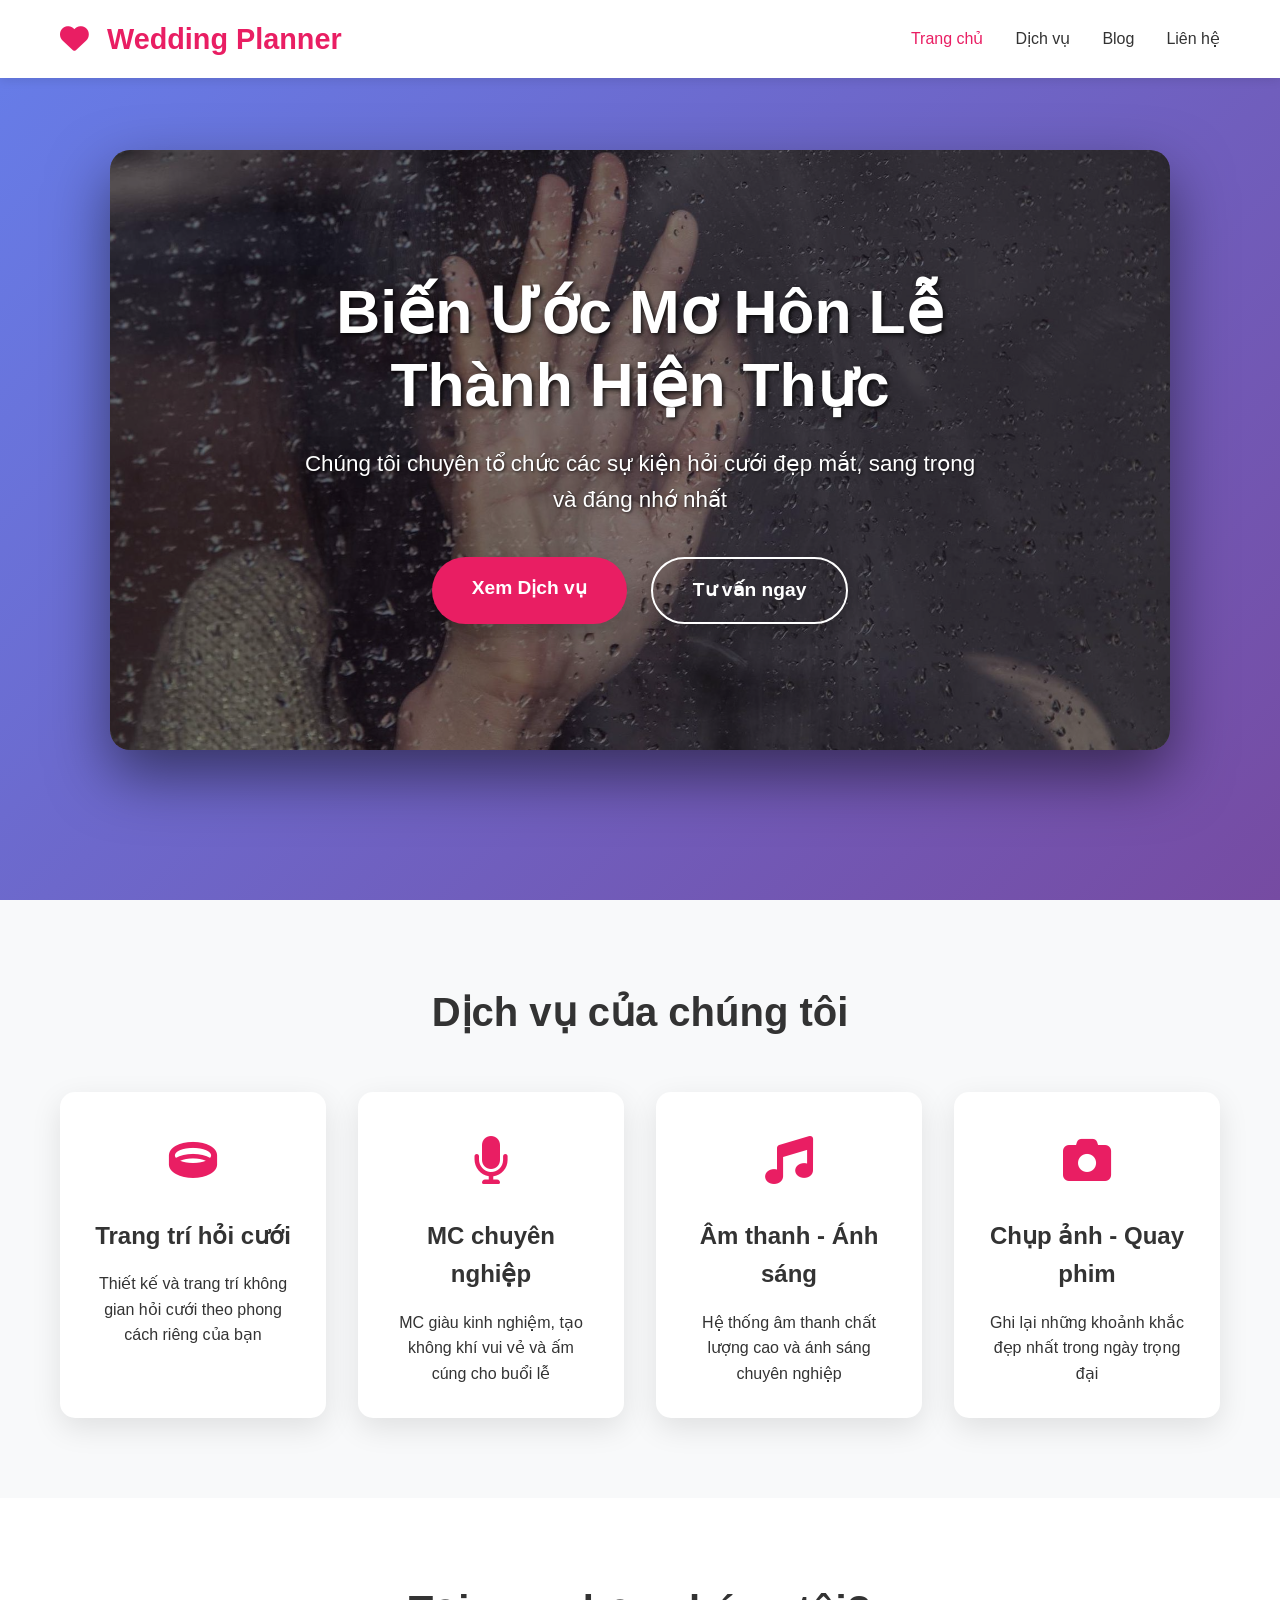
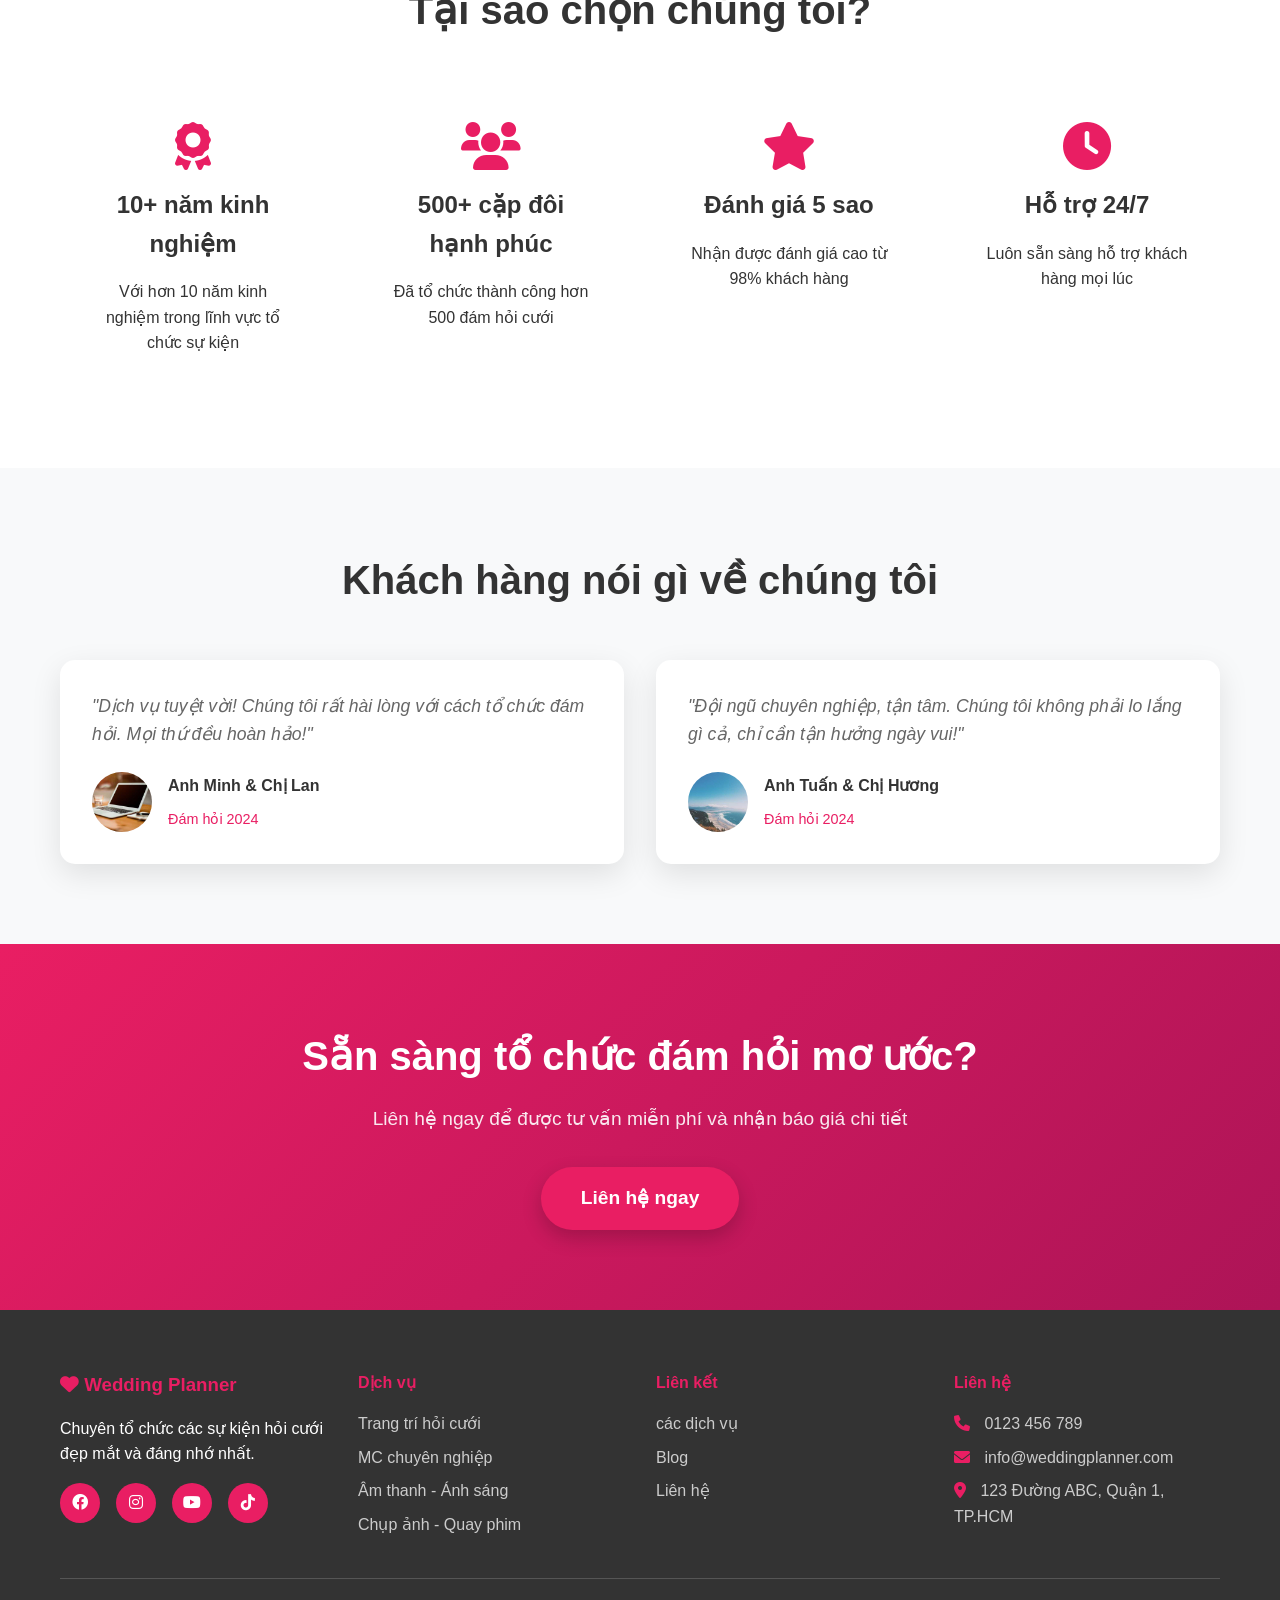
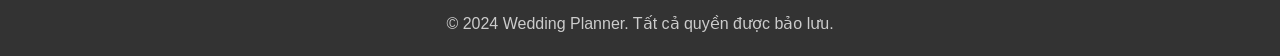
==== index.html @ 18075f73 "web-rusher-LHH" ====
<!DOCTYPE html>
<html lang="vi">
  <head>
    <meta charset="UTF-8" />
    <meta name="viewport" content="width=device-width, initial-scale=1.0" />
    <title>Dịch vụ Hỏi cưới Chuyên nghiệp - Wedding Planner</title>
    <link rel="stylesheet" href="./css/index.css" />
    <link
      href="https://cdnjs.cloudflare.com/ajax/libs/font-awesome/6.0.0/css/all.min.css"
      rel="stylesheet"
    />
  </head>
  <body>
    <!-- Header -->
    <header class="header">
      <nav class="navbar">
        <div class="nav-container">
          <div class="nav-logo">
            <h2><i class="fas fa-heart"></i> Wedding Planner</h2>
          </div>
          <ul class="nav-menu">
            <li class="nav-item">
              <a href="index.html" class="nav-link active">Trang chủ</a>
            </li>
            <li class="nav-item">
              <a href="services.html" class="nav-link">Dịch vụ</a>
            </li>

            <li class="nav-item">
              <a href="blog.html" class="nav-link">Blog</a>
            </li>
            <li class="nav-item">
              <a href="contact.html" class="nav-link">Liên hệ</a>
            </li>
          </ul>
          <div class="hamburger">
            <span class="bar"></span>
            <span class="bar"></span>
            <span class="bar"></span>
          </div>
        </div>
      </nav>
    </header>

    <!-- Hero Section -->
    <section class="hero">
      <div class="hero-content-wrapper">
        <div class="hero-image">
          <img src="images/hero-bg.jpg" alt="Wedding Planning" />
        </div>
        <div class="hero-content">
          <h1>Biến Ước Mơ Hôn Lễ Thành Hiện Thực</h1>
          <p>
            Chúng tôi chuyên tổ chức các sự kiện hỏi cưới đẹp mắt, sang trọng và
            đáng nhớ nhất
          </p>
          <div class="hero-buttons">
            <a href="services.html" class="btn btn-primary">Xem Dịch vụ</a>
            <a href="contact.html" class="btn btn-secondary">Tư vấn ngay</a>
          </div>
        </div>
      </div>
    </section>

    <!-- Services Preview -->
    <section class="services-preview">
      <div class="container">
        <h2 class="section-title">Dịch vụ của chúng tôi</h2>
        <div class="services-grid">
          <div class="service-card">
            <div class="service-icon">
              <i class="fas fa-ring"></i>
            </div>
            <h3>Trang trí hỏi cưới</h3>
            <p>
              Thiết kế và trang trí không gian hỏi cưới theo phong cách riêng
              của bạn
            </p>
          </div>
          <div class="service-card">
            <div class="service-icon">
              <i class="fas fa-microphone"></i>
            </div>
            <h3>MC chuyên nghiệp</h3>
            <p>
              MC giàu kinh nghiệm, tạo không khí vui vẻ và ấm cúng cho buổi lễ
            </p>
          </div>
          <div class="service-card">
            <div class="service-icon">
              <i class="fas fa-music"></i>
            </div>
            <h3>Âm thanh - Ánh sáng</h3>
            <p>Hệ thống âm thanh chất lượng cao và ánh sáng chuyên nghiệp</p>
          </div>
          <div class="service-card">
            <div class="service-icon">
              <i class="fas fa-camera"></i>
            </div>
            <h3>Chụp ảnh - Quay phim</h3>
            <p>Ghi lại những khoảnh khắc đẹp nhất trong ngày trọng đại</p>
          </div>
        </div>
      </div>
    </section>

    <!-- Why Choose Us -->
    <section class="why-choose">
      <div class="container">
        <h2 class="section-title">Tại sao chọn chúng tôi?</h2>
        <div class="features-grid">
          <div class="feature">
            <i class="fas fa-award"></i>
            <h3>10+ năm kinh nghiệm</h3>
            <p>Với hơn 10 năm kinh nghiệm trong lĩnh vực tổ chức sự kiện</p>
          </div>
          <div class="feature">
            <i class="fas fa-users"></i>
            <h3>500+ cặp đôi hạnh phúc</h3>
            <p>Đã tổ chức thành công hơn 500 đám hỏi cưới</p>
          </div>
          <div class="feature">
            <i class="fas fa-star"></i>
            <h3>Đánh giá 5 sao</h3>
            <p>Nhận được đánh giá cao từ 98% khách hàng</p>
          </div>
          <div class="feature">
            <i class="fas fa-clock"></i>
            <h3>Hỗ trợ 24/7</h3>
            <p>Luôn sẵn sàng hỗ trợ khách hàng mọi lúc</p>
          </div>
        </div>
      </div>
    </section>

    <!-- Testimonials -->
    <section class="testimonials">
      <div class="container">
        <h2 class="section-title">Khách hàng nói gì về chúng tôi</h2>
        <div class="testimonials-grid">
          <div class="testimonial">
            <div class="testimonial-content">
              <p>
                "Dịch vụ tuyệt vời! Chúng tôi rất hài lòng với cách tổ chức đám
                hỏi. Mọi thứ đều hoàn hảo!"
              </p>
            </div>
            <div class="testimonial-author">
              <img src="images/team/team-1.jpg" alt="Khách hàng" />
              <div class="author-info">
                <h4>Anh Minh & Chị Lan</h4>
                <span>Đám hỏi 2024</span>
              </div>
            </div>
          </div>
          <div class="testimonial">
            <div class="testimonial-content">
              <p>
                "Đội ngũ chuyên nghiệp, tận tâm. Chúng tôi không phải lo lắng gì
                cả, chỉ cần tận hưởng ngày vui!"
              </p>
            </div>
            <div class="testimonial-author">
              <img src="images/team/team-2.jpg" alt="Khách hàng" />
              <div class="author-info">
                <h4>Anh Tuấn & Chị Hương</h4>
                <span>Đám hỏi 2024</span>
              </div>
            </div>
          </div>
        </div>
      </div>
    </section>

    <!-- CTA Section -->
    <section class="cta">
      <div class="container">
        <div class="cta-content">
          <h2>Sẵn sàng tổ chức đám hỏi mơ ước?</h2>
          <p>Liên hệ ngay để được tư vấn miễn phí và nhận báo giá chi tiết</p>
          <a href="contact.html" class="btn btn-primary">Liên hệ ngay</a>
        </div>
      </div>
    </section>

    <!-- Footer -->
    <footer class="footer">
      <div class="container">
        <div class="footer-content">
          <div class="footer-section">
            <h3><i class="fas fa-heart"></i> Wedding Planner</h3>
            <p>Chuyên tổ chức các sự kiện hỏi cưới đẹp mắt và đáng nhớ nhất.</p>
            <div class="social-links">
              <a href="#"><i class="fab fa-facebook"></i></a>
              <a href="#"><i class="fab fa-instagram"></i></a>
              <a href="#"><i class="fab fa-youtube"></i></a>
              <a href="#"><i class="fab fa-tiktok"></i></a>
            </div>
          </div>
          <div class="footer-section">
            <h4>Dịch vụ</h4>
            <ul>
              <li><a href="services.html">Trang trí hỏi cưới</a></li>
              <li><a href="services.html">MC chuyên nghiệp</a></li>
              <li><a href="services.html">Âm thanh - Ánh sáng</a></li>
              <li><a href="services.html">Chụp ảnh - Quay phim</a></li>
            </ul>
          </div>
          <div class="footer-section">
            <h4>Liên kết</h4>
            <ul>
              <li><a href="services.html">các dịch vụ</a></li>
              <li><a href="blog.html">Blog</a></li>
              <li><a href="contact.html">Liên hệ</a></li>
            </ul>
          </div>
          <div class="footer-section">
            <h4>Liên hệ</h4>
            <div class="contact-info">
              <p><i class="fas fa-phone"></i> 0123 456 789</p>
              <p><i class="fas fa-envelope"></i> info@weddingplanner.com</p>
              <p>
                <i class="fas fa-map-marker-alt"></i> 123 Đường ABC, Quận 1,
                TP.HCM
              </p>
            </div>
          </div>
        </div>
        <div class="footer-bottom">
          <p>&copy; 2024 Wedding Planner. Tất cả quyền được bảo lưu.</p>
        </div>
      </div>
    </footer>

    <script src="js/common.js"></script>
    <script src="js/home.js"></script>
  </body>
</html>
---- css/index.css ----
/* Base, header, nav, buttons, containers */
* {
  margin: 0;
  padding: 0;
  box-sizing: border-box;
}
body {
  font-family: "Segoe UI", Tahoma, Geneva, Verdana, sans-serif;
  line-height: 1.6;
  color: #333;
  overflow-x: hidden;
}
.container {
  max-width: 1200px;
  margin: 0 auto;
  padding: 0 20px;
}
.btn {
  padding: 16px 40px;
  border: none;
  border-radius: 50px;
  text-decoration: none;
  font-weight: 600;
  transition: all 0.3s ease;
  display: inline-block;
  font-size: 1.2rem;
  box-shadow: 0 8px 20px rgba(0, 0, 0, 0.2);
}
.btn-primary {
  background: #e91e63;
  color: #fff;
}
.btn-primary:hover {
  background: #c2185b;
  transform: translateY(-3px) scale(1.02);
  box-shadow: 0 12px 25px rgba(0, 0, 0, 0.3);
}
.btn-secondary {
  background: transparent;
  color: #fff;
  border: 2px solid #fff;
}
.btn-secondary:hover {
  background: #fff;
  color: #667eea;
  transform: translateY(-3px) scale(1.02);
  box-shadow: 0 12px 25px rgba(0, 0, 0, 0.3);
}
.btn-outline {
  background: transparent;
  color: #e91e63;
  border: 2px solid #e91e63;
}
.btn-outline:hover {
  background: #e91e63;
  color: #fff;
}
.page-header {
  background: linear-gradient(135deg, #667eea 0%, #764ba2 100%);
  color: #fff;
  padding: 120px 0 80px;
  text-align: center;
}
.page-header h1 {
  font-size: 3rem;
  margin-bottom: 1rem;
}
.page-header p {
  font-size: 1.2rem;
  opacity: 0.9;
}
.header {
  background: #fff;
  box-shadow: 0 2px 10px rgba(0, 0, 0, 0.1);
  position: fixed;
  width: 100%;
  top: 0;
  z-index: 1000;
}
.navbar {
  padding: 1rem 0;
}
.nav-container {
  max-width: 1200px;
  margin: 0 auto;
  padding: 0 20px;
  display: flex;
  justify-content: space-between;
  align-items: center;
}
.nav-logo h2 {
  color: #e91e63;
  font-size: 1.8rem;
}
.nav-logo i {
  margin-right: 10px;
}
.nav-menu {
  display: flex;
  list-style: none;
  gap: 2rem;
}
.nav-link {
  text-decoration: none;
  color: #333;
  font-weight: 500;
  transition: color 0.3s;
}
.nav-link:hover,
.nav-link.active {
  color: #e91e63;
}
.hamburger {
  display: none;
  flex-direction: column;
  cursor: pointer;
}
.bar {
  width: 25px;
  height: 3px;
  background: #333;
  margin: 3px 0;
  transition: 0.3s;
}

/* Home: Hero */
.hero {
  background: linear-gradient(135deg, #667eea 0%, #764ba2 100%);
  min-height: 100vh;
  display: flex;
  justify-content: center;
  align-items: center;
  padding: 20px;
  box-sizing: border-box;
}
.hero-content-wrapper {
  position: relative;
  width: calc(100% - 180px);
  max-width: 1200px;
  min-height: 600px;
  aspect-ratio: 16/9;
  border-radius: 20px;
  overflow: hidden;
  box-shadow: 0 25px 60px rgba(0, 0, 0, 0.5);
  display: grid;
  place-items: center;
}
.hero-image {
  grid-area: 1/1;
  width: 100%;
  height: 100%;
  position: relative;
  z-index: 0;
}
.hero-image img {
  width: 100%;
  height: 100%;
  object-fit: cover;
  display: block;
}
.hero-image::before {
  content: "";
  position: absolute;
  top: 0;
  left: 0;
  width: 100%;
  height: 100%;
  background: rgba(0, 0, 0, 0.45);
  z-index: 1;
}
.hero-content {
  grid-area: 1/1;
  color: #fff;
  z-index: 2;
  display: flex;
  flex-direction: column;
  justify-content: center;
  align-items: center;
  text-align: center;
  padding: 30px;
  max-width: 80%;
}
.hero h1 {
  font-size: 3.8rem;
  margin-bottom: 1.5rem;
  line-height: 1.2;
  text-shadow: 2px 2px 4px rgba(0, 0, 0, 0.8);
  font-weight: 700;
}
.hero p {
  font-size: 1.4rem;
  max-width: 700px;
  margin-bottom: 2.5rem;
  text-shadow: 1px 1px 3px rgba(0, 0, 0, 0.7);
  font-weight: 400;
}
.hero-buttons {
  display: flex;
  gap: 1.5rem;
  justify-content: center;
}

/* Sections on home */
.section-title {
  text-align: center;
  font-size: 2.5rem;
  margin-bottom: 3rem;
  color: #333;
}
.services-preview {
  padding: 80px 0;
  background: #f8f9fa;
}
.services-grid {
  display: grid;
  grid-template-columns: repeat(auto-fit, minmax(250px, 1fr));
  gap: 2rem;
}
.service-card {
  background: #fff;
  padding: 2rem;
  border-radius: 15px;
  text-align: center;
  box-shadow: 0 10px 30px rgba(0, 0, 0, 0.1);
  transition: transform 0.3s;
}
.service-card:hover {
  transform: translateY(-10px);
}
.service-icon {
  font-size: 3rem;
  color: #e91e63;
  margin-bottom: 1rem;
}
.service-card h3 {
  font-size: 1.5rem;
  margin-bottom: 1rem;
  color: #333;
}
.why-choose {
  padding: 80px 0;
}
.features-grid {
  display: grid;
  grid-template-columns: repeat(auto-fit, minmax(250px, 1fr));
  gap: 2rem;
}
.feature {
  text-align: center;
  padding: 2rem;
}
.feature i {
  font-size: 3rem;
  color: #e91e63;
  margin-bottom: 1rem;
}
.feature h3 {
  font-size: 1.5rem;
  margin-bottom: 1rem;
  color: #333;
}
.testimonials {
  padding: 80px 0;
  background: #f8f9fa;
}
.testimonials-grid {
  display: grid;
  grid-template-columns: repeat(auto-fit, minmax(400px, 1fr));
  gap: 2rem;
}
.testimonial {
  background: #fff;
  padding: 2rem;
  border-radius: 15px;
  box-shadow: 0 10px 30px rgba(0, 0, 0, 0.1);
}
.testimonial-content p {
  font-style: italic;
  font-size: 1.1rem;
  margin-bottom: 1.5rem;
  color: #666;
}
.testimonial-author {
  display: flex;
  align-items: center;
  gap: 1rem;
}
.testimonial-author img {
  width: 60px;
  height: 60px;
  border-radius: 50%;
  object-fit: cover;
}
.author-info h4 {
  color: #333;
  margin-bottom: 0.5rem;
}
.author-info span {
  color: #e91e63;
  font-size: 0.9rem;
}
.cta {
  background: linear-gradient(135deg, #e91e63 0%, #ad1457 100%);
  color: #fff;
  padding: 80px 0;
  text-align: center;
}
.cta-content h2 {
  font-size: 2.5rem;
  margin-bottom: 1rem;
}
.cta-content p {
  font-size: 1.2rem;
  margin-bottom: 2rem;
  opacity: 0.9;
}

/* Footer */
.footer {
  background: #333;
  color: #fff;
  padding: 60px 0 20px;
}
.footer-content {
  display: grid;
  grid-template-columns: repeat(auto-fit, minmax(250px, 1fr));
  gap: 2rem;
  margin-bottom: 2rem;
}
.footer-section h3,
.footer-section h4 {
  margin-bottom: 1rem;
  color: #e91e63;
}
.footer-section ul {
  list-style: none;
}
.footer-section ul li {
  margin-bottom: 0.5rem;
}
.footer-section ul li a {
  color: #ccc;
  text-decoration: none;
  transition: color 0.3s;
}
.footer-section ul li a:hover {
  color: #e91e63;
}
.social-links {
  display: flex;
  gap: 1rem;
  margin-top: 1rem;
}
.social-links a {
  display: inline-block;
  width: 40px;
  height: 40px;
  background: #e91e63;
  color: #fff;
  text-align: center;
  line-height: 40px;
  border-radius: 50%;
  transition: background 0.3s;
}
.social-links a:hover {
  background: #ad1457;
}
.footer .contact-info p {
  margin-bottom: 0.5rem;
  color: #ccc;
  background: transparent;
  padding: 0;
  border: none;
  box-shadow: none;
}
.footer .contact-info i {
  margin-right: 10px;
  color: #e91e63;
}
.footer .contact-info {
  background: transparent !important;
  padding: 0 !important;
  box-shadow: none !important;
  border: none !important;
}
.footer-bottom {
  text-align: center;
  padding-top: 2rem;
  border-top: 1px solid #555;
  color: #ccc;
}

/* Responsive */
@media (max-width: 1024px) {
  .hero-content-wrapper {
    width: calc(100% - 160px);
    min-height: 450px;
  }
  .hero h1 {
    font-size: 3rem;
  }
  .hero p {
    font-size: 1.3rem;
  }
  .btn {
    padding: 14px 35px;
    font-size: 1.1rem;
  }
}
@media (max-width: 768px) {
  .hamburger {
    display: flex;
  }
  .nav-menu {
    position: fixed;
    left: -100%;
    top: 70px;
    flex-direction: column;
    background: #fff;
    width: 100%;
    text-align: center;
    transition: 0.3s;
    box-shadow: 0 10px 27px rgba(0, 0, 0, 0.05);
    padding: 2rem 0;
  }
  .nav-menu.active {
    left: 0;
  }
  .nav-menu li {
    margin: 1rem 0;
  }
  .hero-content-wrapper {
    width: calc(100% - 80px);
    min-height: 350px;
    aspect-ratio: auto;
  }
  .hero h1 {
    font-size: 2.5rem;
    margin-bottom: 1rem;
  }
  .hero p {
    font-size: 1.1rem;
    margin-bottom: 2rem;
  }
  .btn {
    padding: 12px 30px;
    font-size: 1rem;
  }
}
@media (max-width: 480px) {
  .container {
    padding: 0 15px;
  }
  .hero {
    padding: 20px 15px;
  }
  .hero-content-wrapper {
    width: calc(100% - 40px);
    min-height: 280px;
    border-radius: 15px;
  }
  .hero-content {
    padding: 20px;
  }
  .hero h1 {
    font-size: 2rem;
  }
  .hero p {
    font-size: 0.95rem;
  }
  .btn {
    padding: 10px 25px;
    font-size: 0.9rem;
  }
  .hero-buttons {
    flex-direction: column;
  }
}
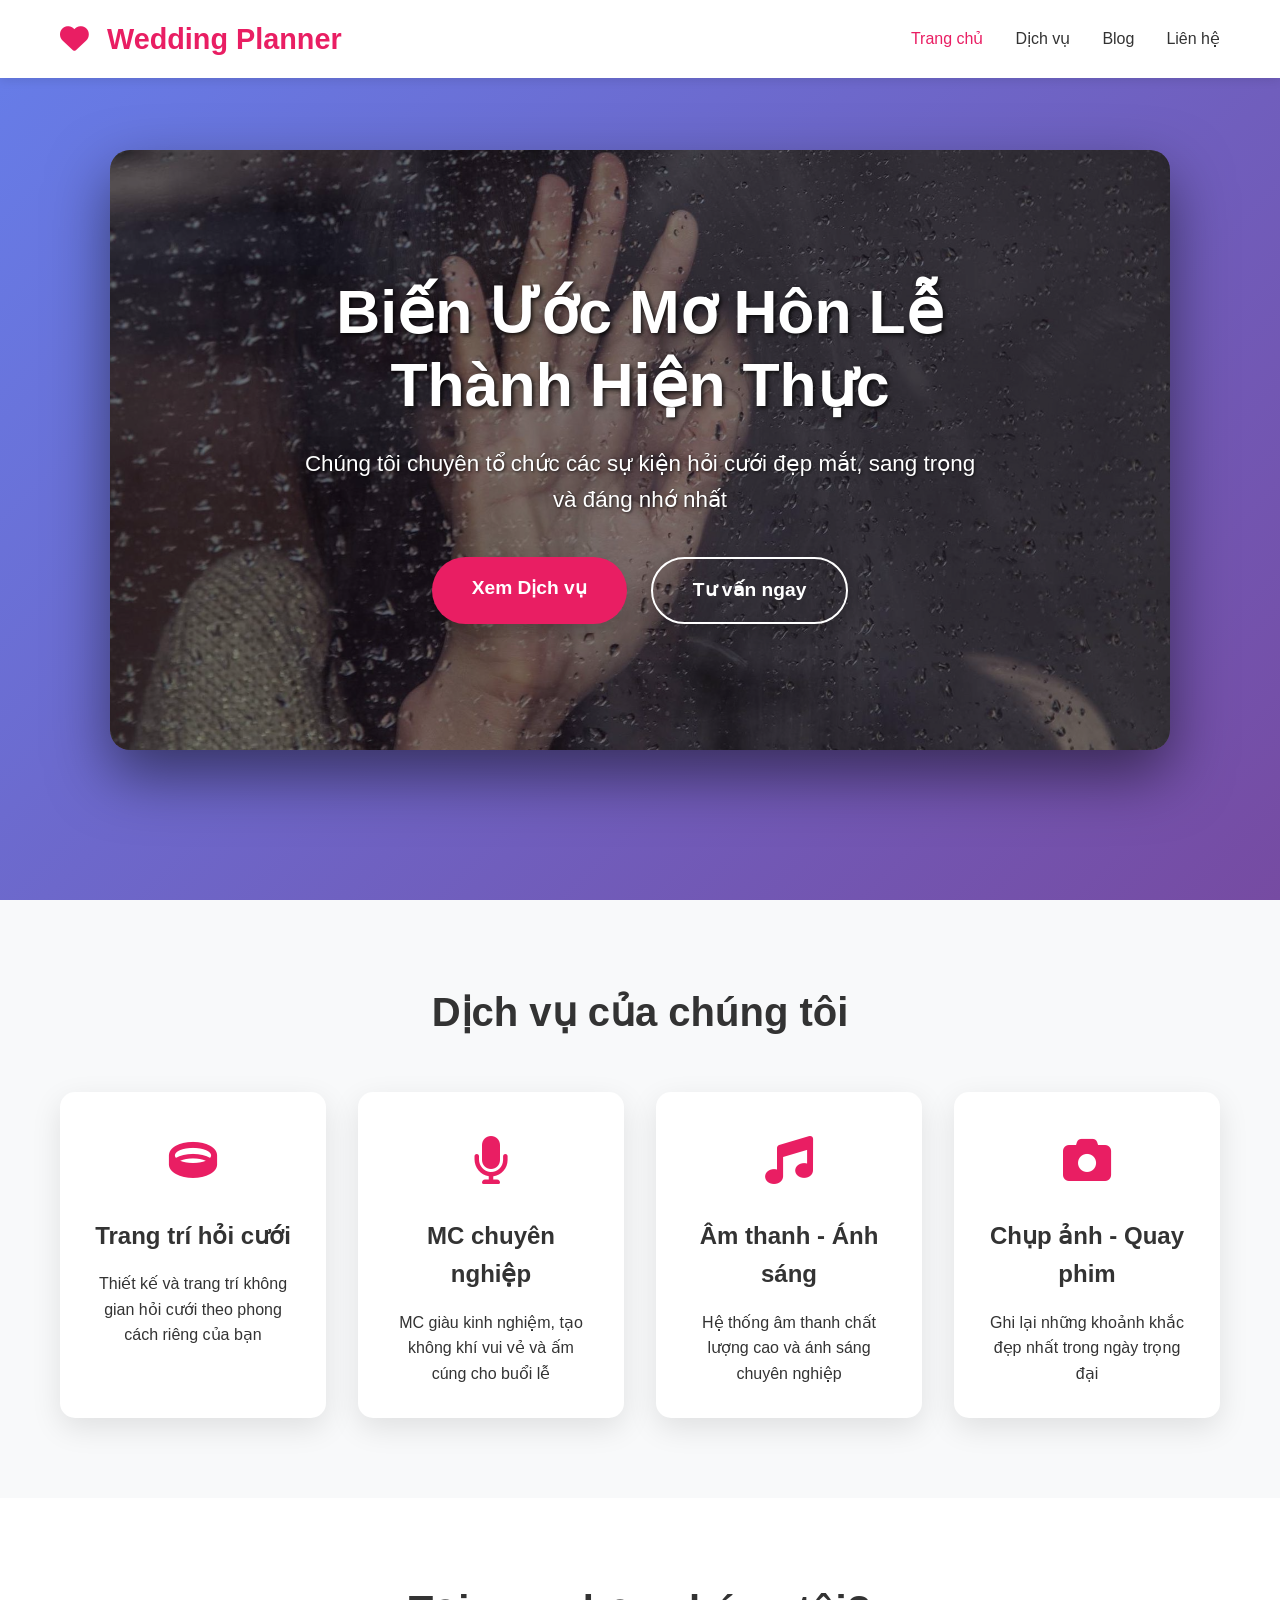
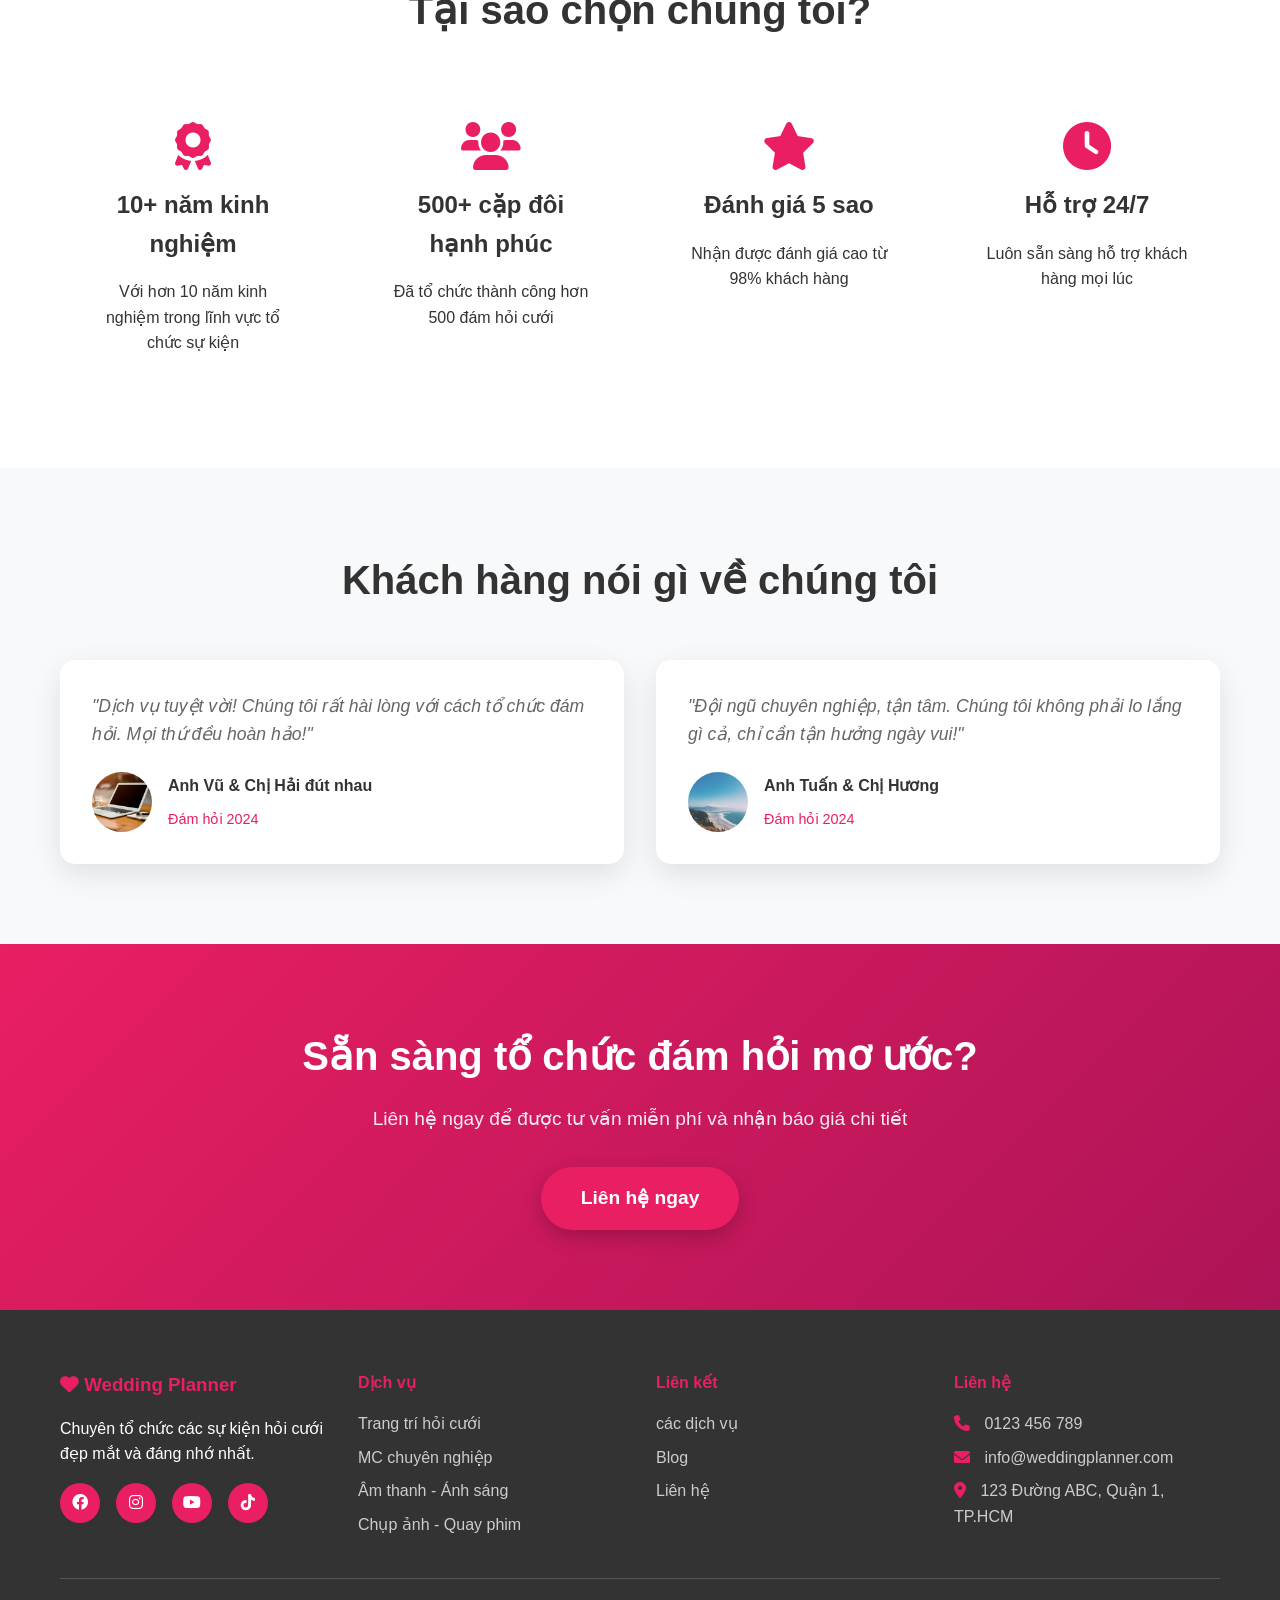
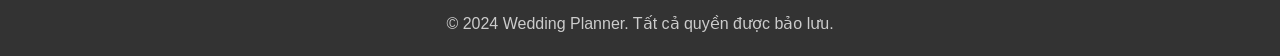
==== commit be380eda: "commit" ====
--- a/index.html
+++ b/index.html
@@ -148,7 +148,7 @@
             <div class="testimonial-author">
               <img src="images/team/team-1.jpg" alt="Khách hàng" />
               <div class="author-info">
-                <h4>Anh Minh & Chị Lan</h4>
+                <h4>Anh Vũ & Chị Hải đút nhau</h4>
                 <span>Đám hỏi 2024</span>
               </div>
             </div>
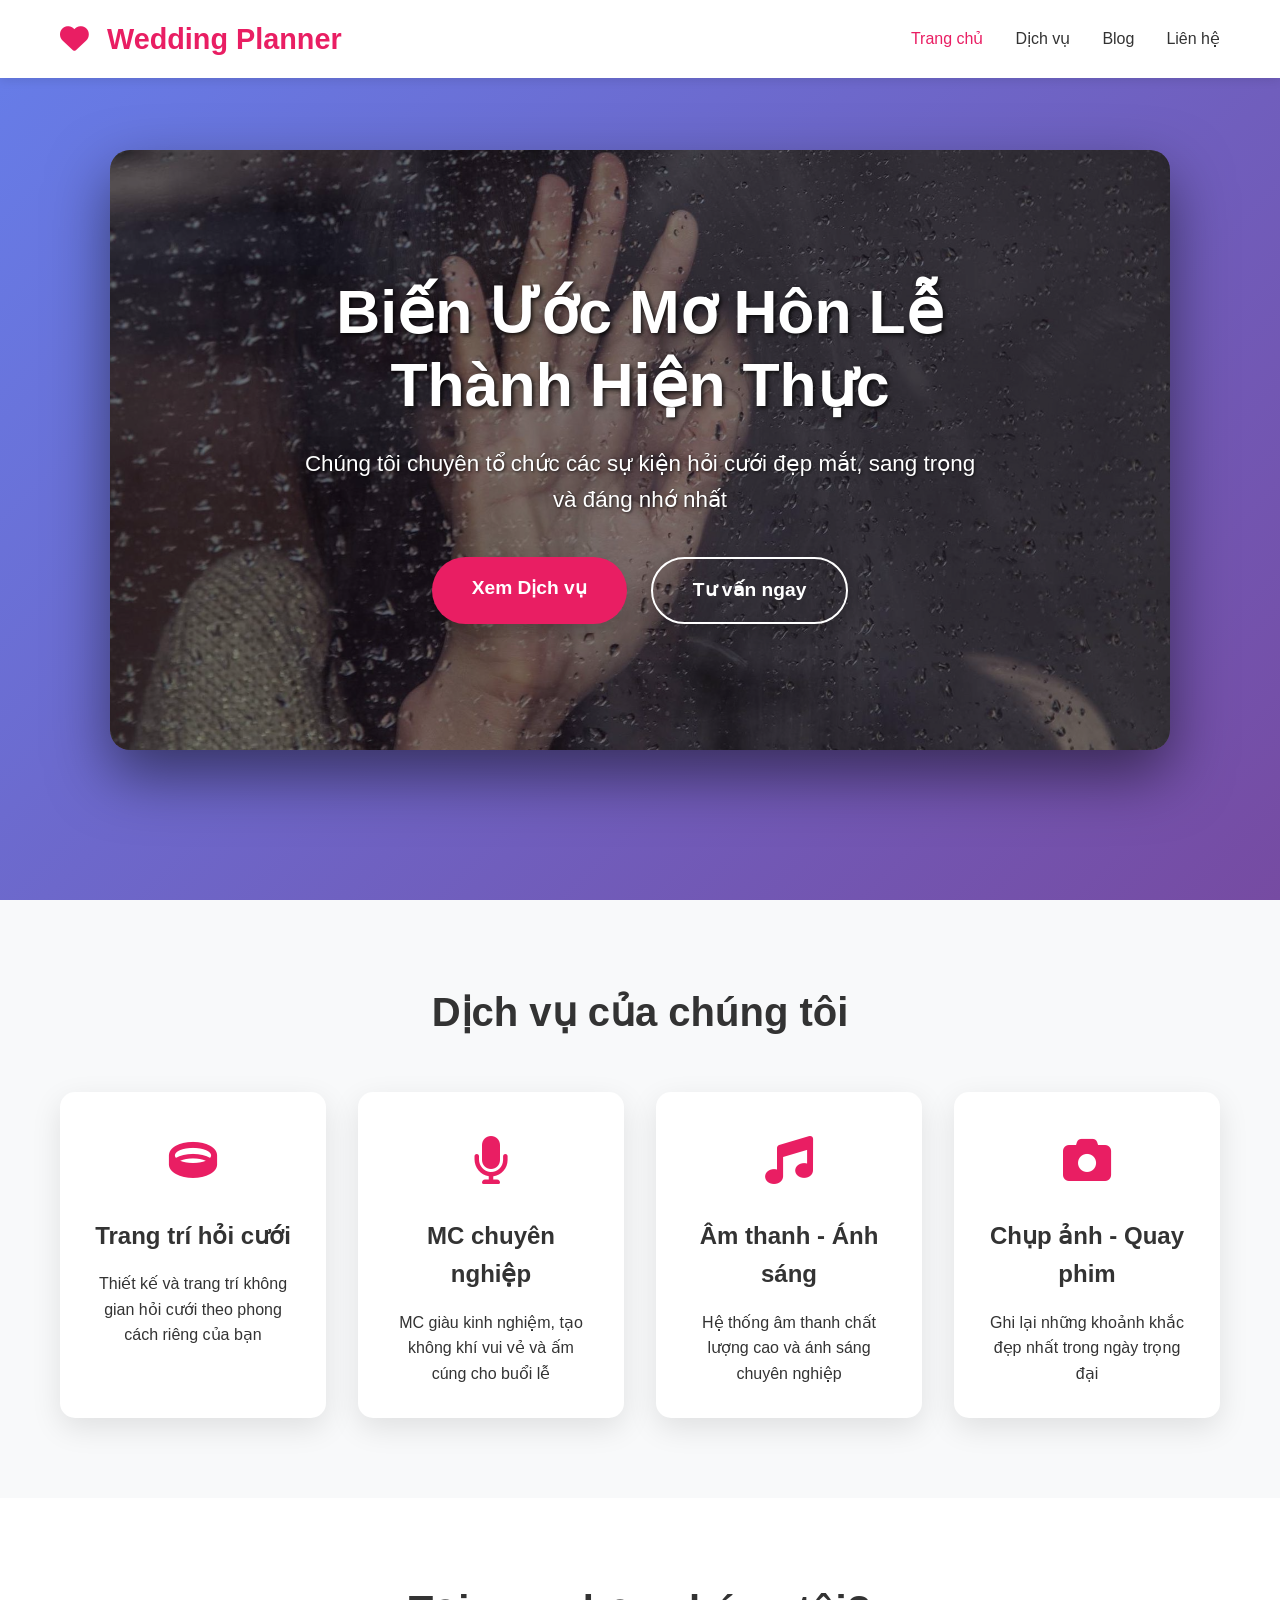
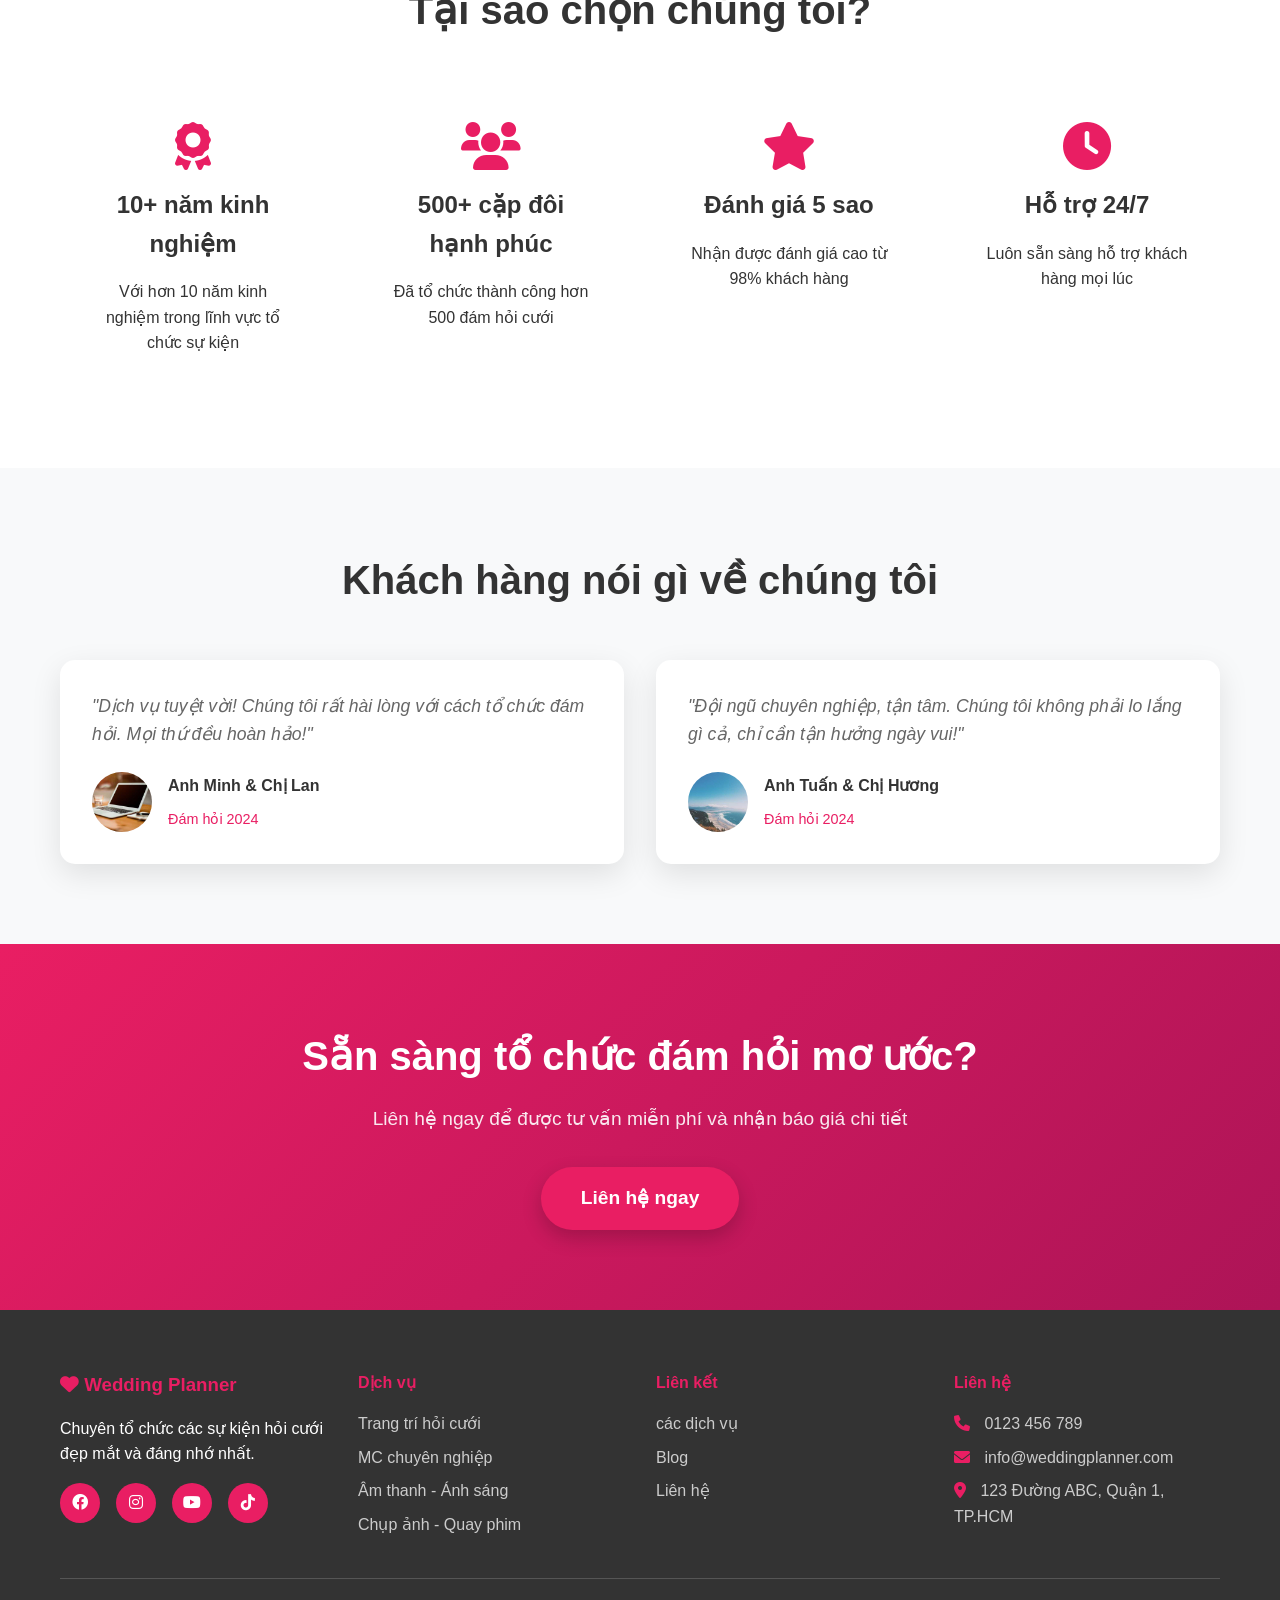
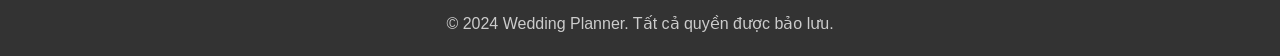
==== commit 9236d500: "commit-lam" ====
--- a/index.html
+++ b/index.html
@@ -148,7 +148,7 @@
             <div class="testimonial-author">
               <img src="images/team/team-1.jpg" alt="Khách hàng" />
               <div class="author-info">
-                <h4>Anh Vũ & Chị Hải đút nhau</h4>
+                <h4>Anh Minh & Chị Lan</h4>
                 <span>Đám hỏi 2024</span>
               </div>
             </div>
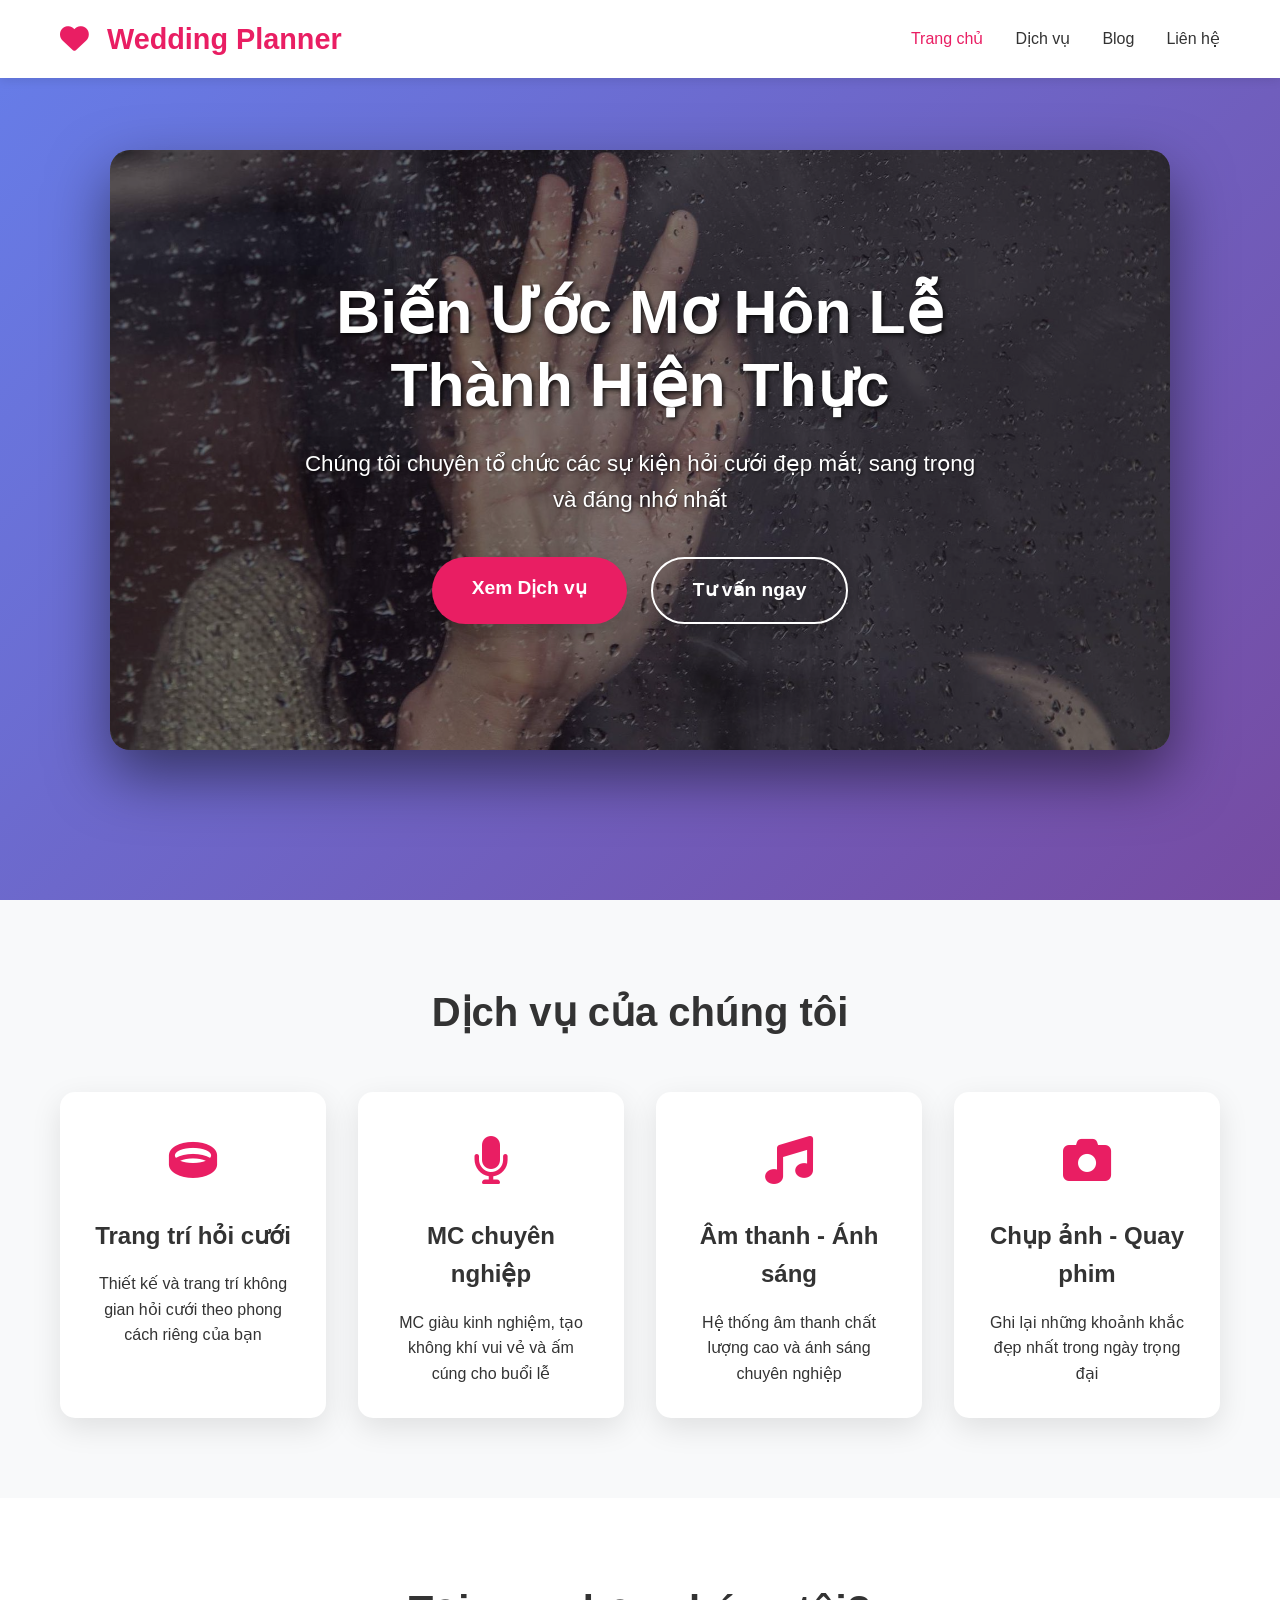
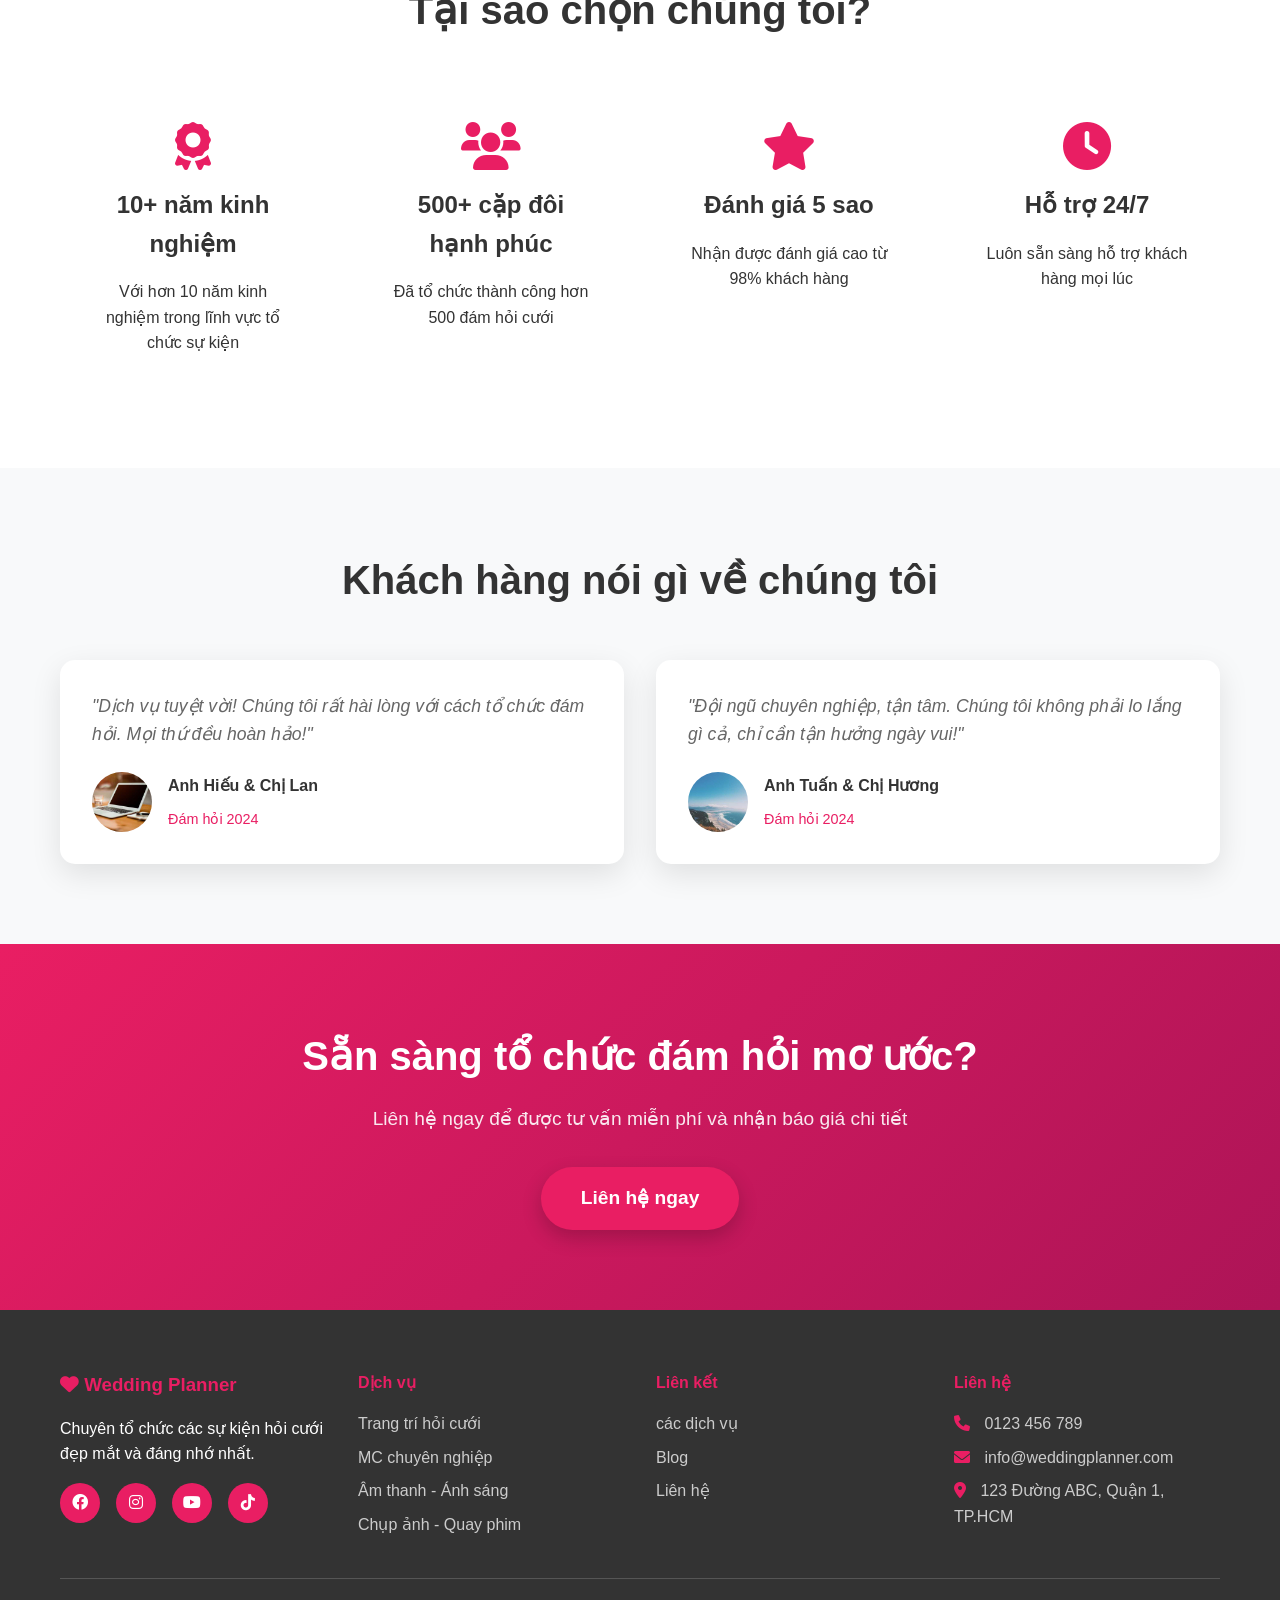
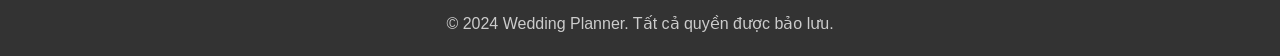
==== commit ca0cf088: "comiit" ====
--- a/index.html
+++ b/index.html
@@ -148,7 +148,7 @@
             <div class="testimonial-author">
               <img src="images/team/team-1.jpg" alt="Khách hàng" />
               <div class="author-info">
-                <h4>Anh Minh & Chị Lan</h4>
+                <h4>Anh Hiếu & Chị Lan</h4>
                 <span>Đám hỏi 2024</span>
               </div>
             </div>
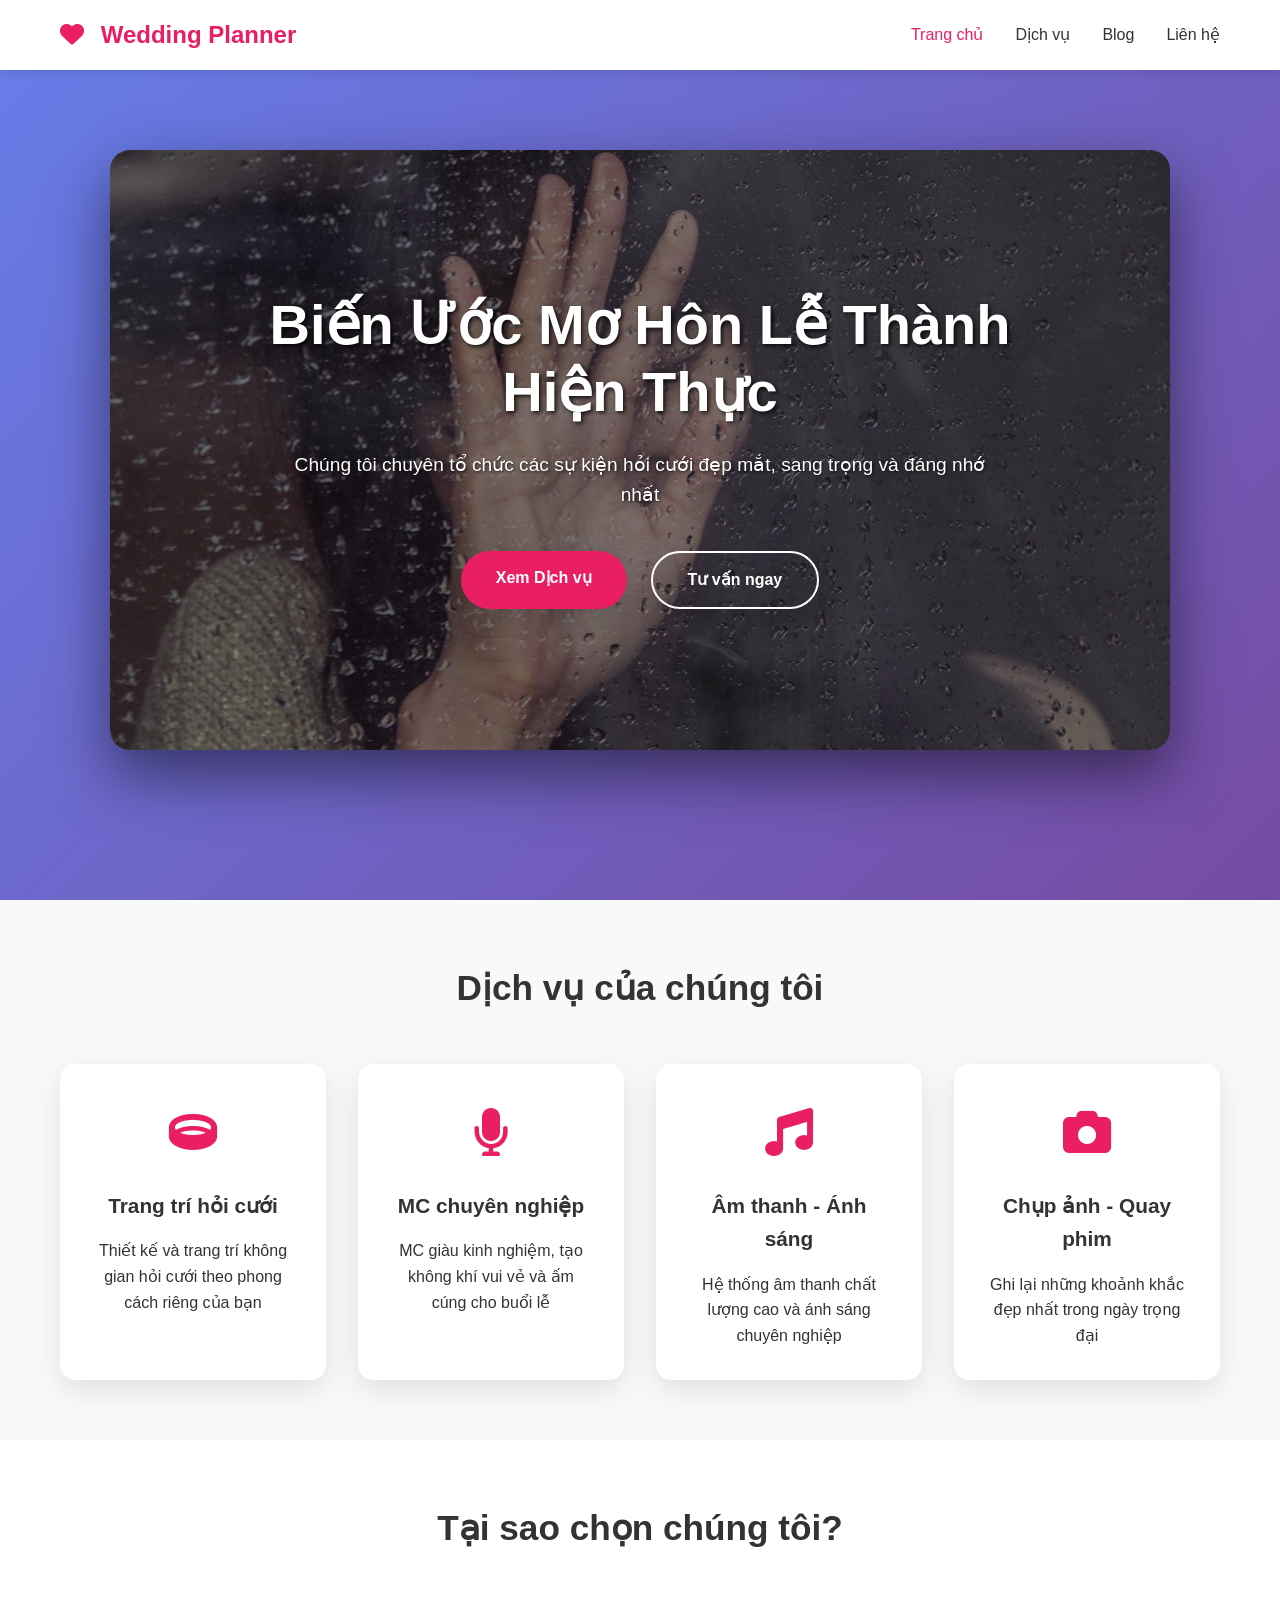
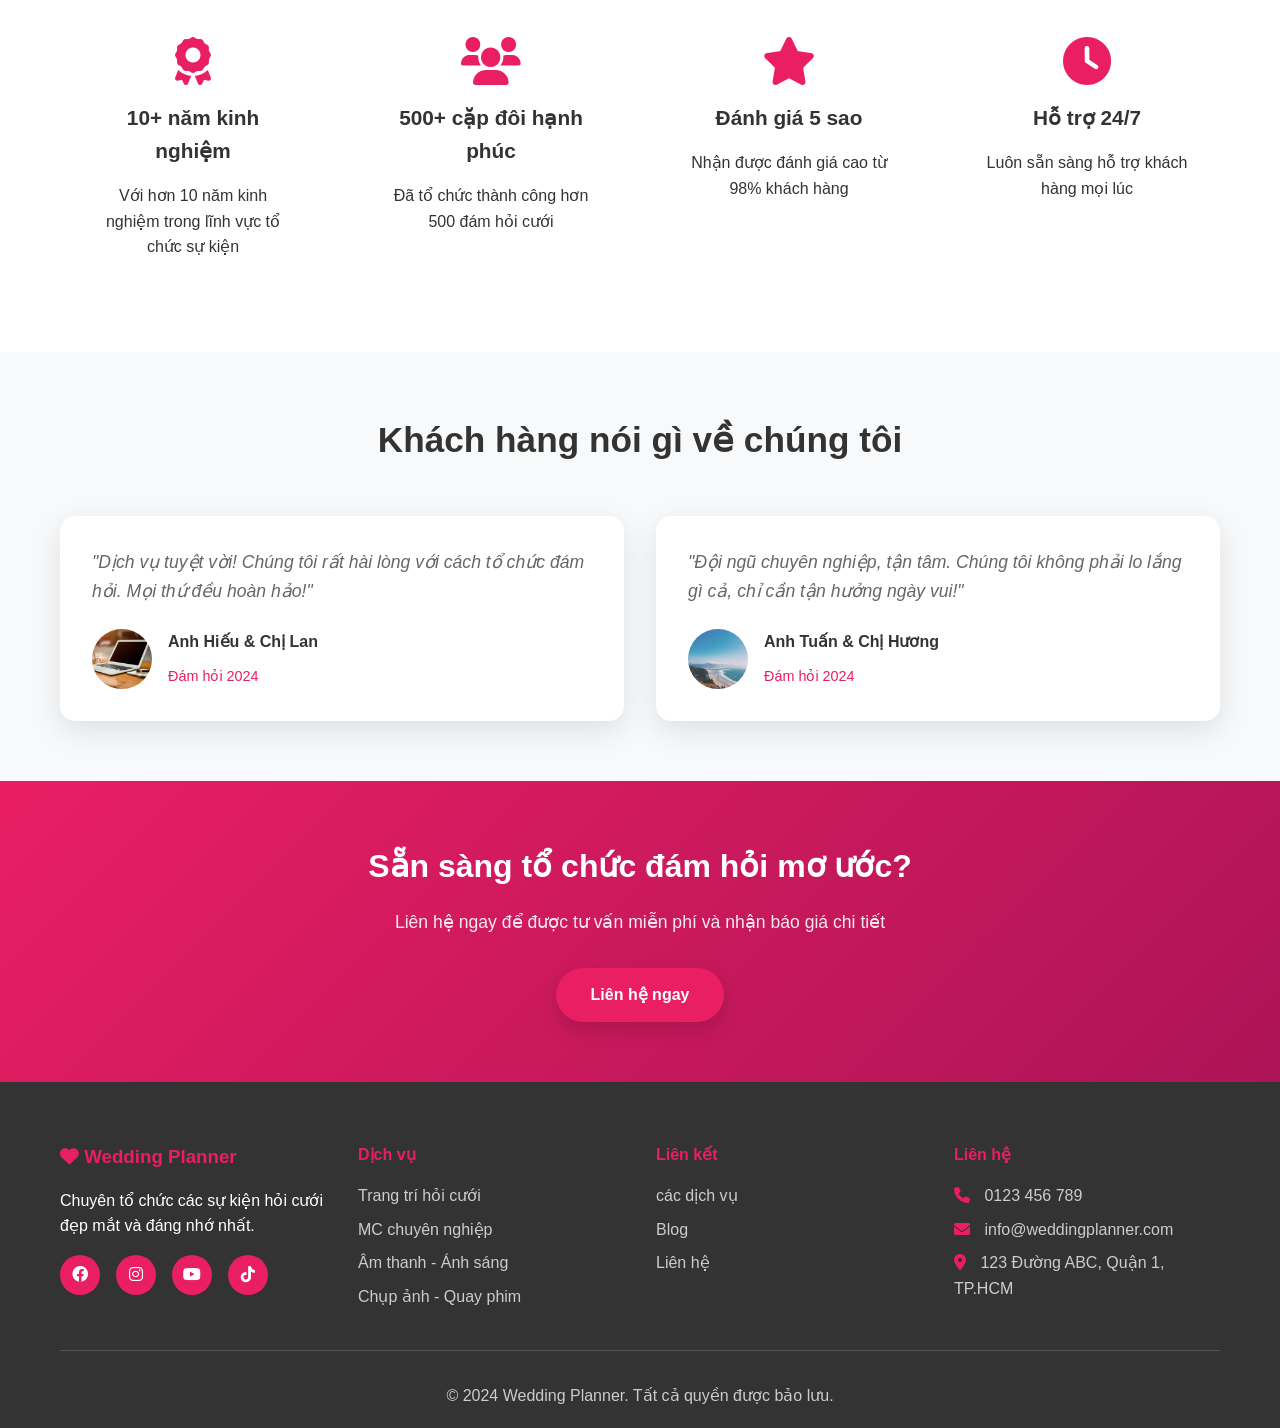
==== commit 84cc605a: "committt" ====
--- a/index.html
+++ b/index.html
@@ -46,7 +46,7 @@
     <section class="hero">
       <div class="hero-content-wrapper">
         <div class="hero-image">
-          <img src="images/hero-bg.jpg" alt="Wedding Planning" />
+          <img src="images/index/banner.jpg" alt="Wedding Planning" />
         </div>
         <div class="hero-content">
           <h1>Biến Ước Mơ Hôn Lễ Thành Hiện Thực</h1>
@@ -146,7 +146,7 @@
               </p>
             </div>
             <div class="testimonial-author">
-              <img src="images/team/team-1.jpg" alt="Khách hàng" />
+              <img src="images/index/team-1.jpg" alt="Khách hàng" />
               <div class="author-info">
                 <h4>Anh Hiếu & Chị Lan</h4>
                 <span>Đám hỏi 2024</span>
@@ -161,7 +161,7 @@
               </p>
             </div>
             <div class="testimonial-author">
-              <img src="images/team/team-2.jpg" alt="Khách hàng" />
+              <img src="images/index/team-2.jpg" alt="Khách hàng" />
               <div class="author-info">
                 <h4>Anh Tuấn & Chị Hương</h4>
                 <span>Đám hỏi 2024</span>
@@ -232,7 +232,6 @@
       </div>
     </footer>
 
-    <script src="js/common.js"></script>
-    <script src="js/home.js"></script>
+    <script src="js/script.js"></script>
   </body>
 </html>
--- a/css/index.css
+++ b/css/index.css
@@ -1,8 +1,14 @@
-/* Base, header, nav, buttons, containers */
+/* =================================================== */
+/* 1. Base, Header, Nav, Buttons, Containers (Dùng chung) */
+/* =================================================== */
 * {
   margin: 0;
   padding: 0;
   box-sizing: border-box;
+}
+html {
+  font-size: 100%; /* 1rem = 16px */
+  scroll-behavior: smooth;
 }
 body {
   font-family: "Segoe UI", Tahoma, Geneva, Verdana, sans-serif;
@@ -16,15 +22,15 @@
   padding: 0 20px;
 }
 .btn {
-  padding: 16px 40px;
+  padding: 14px 35px; /* SỬA: Giảm padding một chút */
   border: none;
   border-radius: 50px;
   text-decoration: none;
   font-weight: 600;
   transition: all 0.3s ease;
   display: inline-block;
-  font-size: 1.2rem;
-  box-shadow: 0 8px 20px rgba(0, 0, 0, 0.2);
+  font-size: 1rem; /* SỬA: Dùng 1rem (16px) làm chuẩn */
+  box-shadow: 0 8px 20px rgba(0, 0, 0, 0.15);
 }
 .btn-primary {
   background: #e91e63;
@@ -33,7 +39,7 @@
 .btn-primary:hover {
   background: #c2185b;
   transform: translateY(-3px) scale(1.02);
-  box-shadow: 0 12px 25px rgba(0, 0, 0, 0.3);
+  box-shadow: 0 12px 25px rgba(0, 0, 0, 0.25);
 }
 .btn-secondary {
   background: transparent;
@@ -44,7 +50,7 @@
   background: #fff;
   color: #667eea;
   transform: translateY(-3px) scale(1.02);
-  box-shadow: 0 12px 25px rgba(0, 0, 0, 0.3);
+  box-shadow: 0 12px 25px rgba(0, 0, 0, 0.25);
 }
 .btn-outline {
   background: transparent;
@@ -58,16 +64,22 @@
 .page-header {
   background: linear-gradient(135deg, #667eea 0%, #764ba2 100%);
   color: #fff;
-  padding: 120px 0 80px;
+  padding: 100px 0 60px; /* SỬA: Giảm padding */
   text-align: center;
 }
 .page-header h1 {
-  font-size: 3rem;
+  font-size: 2.8rem; /* SỬA: Giảm font size */
   margin-bottom: 1rem;
 }
 .page-header p {
-  font-size: 1.2rem;
+  font-size: 1.1rem; /* SỬA: Giảm font size */
   opacity: 0.9;
+}
+.section-title {
+  text-align: center;
+  font-size: 2.2rem; /* SỬA: Giảm font size */
+  margin-bottom: 3rem;
+  color: #333;
 }
 .header {
   background: #fff;
@@ -90,7 +102,7 @@
 }
 .nav-logo h2 {
   color: #e91e63;
-  font-size: 1.8rem;
+  font-size: 1.5rem; /* SỬA: Giảm font size */
 }
 .nav-logo i {
   margin-right: 10px;
@@ -123,7 +135,107 @@
   transition: 0.3s;
 }
 
-/* Home: Hero */
+/* =================================================== */
+/* 2. Footer & CTA (Dùng chung)                        */
+/* =================================================== */
+.cta {
+  background: linear-gradient(135deg, #e91e63 0%, #ad1457 100%);
+  color: #fff;
+  padding: 60px 0; /* SỬA: Giảm padding */
+  text-align: center;
+}
+.cta-content h2 {
+  font-size: 2rem; /* SỬA: Giảm font size */
+  margin-bottom: 1rem;
+}
+.cta-content p {
+  font-size: 1.1rem; /* SỬA: Giảm font size */
+  margin-bottom: 2rem;
+  opacity: 0.9;
+}
+.cta-buttons {
+  display: flex;
+  gap: 1rem;
+  justify-content: center;
+  flex-wrap: wrap;
+}
+.footer {
+  background: #333;
+  color: #fff;
+  padding: 60px 0 20px;
+}
+.footer-content {
+  display: grid;
+  grid-template-columns: repeat(auto-fit, minmax(250px, 1fr));
+  gap: 2rem;
+  margin-bottom: 2rem;
+}
+.footer-section h3,
+.footer-section h4 {
+  margin-bottom: 1rem;
+  color: #e91e63;
+}
+.footer-section ul {
+  list-style: none;
+}
+.footer-section ul li {
+  margin-bottom: 0.5rem;
+}
+.footer-section ul li a {
+  color: #ccc;
+  text-decoration: none;
+  transition: color 0.3s;
+}
+.footer-section ul li a:hover {
+  color: #e91e63;
+}
+.social-links {
+  display: flex;
+  gap: 1rem;
+  margin-top: 1rem;
+}
+.social-links a {
+  display: inline-block;
+  width: 40px;
+  height: 40px;
+  background: #e91e63;
+  color: #fff;
+  text-align: center;
+  line-height: 40px;
+  border-radius: 50%;
+  transition: background 0.3s;
+}
+.social-links a:hover {
+  background: #ad1457;
+}
+.footer .contact-info p {
+  margin-bottom: 0.5rem;
+  color: #ccc;
+  background: transparent;
+  padding: 0;
+  border: none;
+  box-shadow: none;
+}
+.footer .contact-info i {
+  margin-right: 10px;
+  color: #e91e63;
+}
+.footer .contact-info {
+  background: transparent !important;
+  padding: 0 !important;
+  box-shadow: none !important;
+  border: none !important;
+}
+.footer-bottom {
+  text-align: center;
+  padding-top: 2rem;
+  border-top: 1px solid #555;
+  color: #ccc;
+}
+
+/* =================================================== */
+/* 3. Trang chủ (index.html)                           */
+/* =================================================== */
 .hero {
   background: linear-gradient(135deg, #667eea 0%, #764ba2 100%);
   min-height: 100vh;
@@ -181,14 +293,14 @@
   max-width: 80%;
 }
 .hero h1 {
-  font-size: 3.8rem;
+  font-size: 3.5rem; /* SỬA: Giảm font size */
   margin-bottom: 1.5rem;
   line-height: 1.2;
   text-shadow: 2px 2px 4px rgba(0, 0, 0, 0.8);
   font-weight: 700;
 }
 .hero p {
-  font-size: 1.4rem;
+  font-size: 1.2rem; /* SỬA: Giảm font size */
   max-width: 700px;
   margin-bottom: 2.5rem;
   text-shadow: 1px 1px 3px rgba(0, 0, 0, 0.7);
@@ -199,16 +311,8 @@
   gap: 1.5rem;
   justify-content: center;
 }
-
-/* Sections on home */
-.section-title {
-  text-align: center;
-  font-size: 2.5rem;
-  margin-bottom: 3rem;
-  color: #333;
-}
 .services-preview {
-  padding: 80px 0;
+  padding: 60px 0; /* SỬA: Giảm padding */
   background: #f8f9fa;
 }
 .services-grid {
@@ -233,12 +337,12 @@
   margin-bottom: 1rem;
 }
 .service-card h3 {
-  font-size: 1.5rem;
+  font-size: 1.3rem; /* SỬA: Giảm font size */
   margin-bottom: 1rem;
   color: #333;
 }
 .why-choose {
-  padding: 80px 0;
+  padding: 60px 0; /* SỬA: Giảm padding */
 }
 .features-grid {
   display: grid;
@@ -255,17 +359,20 @@
   margin-bottom: 1rem;
 }
 .feature h3 {
-  font-size: 1.5rem;
+  font-size: 1.3rem; /* SỬA: Giảm font size */
   margin-bottom: 1rem;
   color: #333;
 }
 .testimonials {
-  padding: 80px 0;
+  padding: 60px 0; /* SỬA: Giảm padding */
   background: #f8f9fa;
 }
 .testimonials-grid {
   display: grid;
-  grid-template-columns: repeat(auto-fit, minmax(400px, 1fr));
+  grid-template-columns: repeat(
+    auto-fit,
+    minmax(350px, 1fr)
+  ); /* SỬA: Giảm minmax */
   gap: 2rem;
 }
 .testimonial {
@@ -299,98 +406,9 @@
   color: #e91e63;
   font-size: 0.9rem;
 }
-.cta {
-  background: linear-gradient(135deg, #e91e63 0%, #ad1457 100%);
-  color: #fff;
-  padding: 80px 0;
-  text-align: center;
-}
-.cta-content h2 {
-  font-size: 2.5rem;
-  margin-bottom: 1rem;
-}
-.cta-content p {
-  font-size: 1.2rem;
-  margin-bottom: 2rem;
-  opacity: 0.9;
-}
-
-/* Footer */
-.footer {
-  background: #333;
-  color: #fff;
-  padding: 60px 0 20px;
-}
-.footer-content {
-  display: grid;
-  grid-template-columns: repeat(auto-fit, minmax(250px, 1fr));
-  gap: 2rem;
-  margin-bottom: 2rem;
-}
-.footer-section h3,
-.footer-section h4 {
-  margin-bottom: 1rem;
-  color: #e91e63;
-}
-.footer-section ul {
-  list-style: none;
-}
-.footer-section ul li {
-  margin-bottom: 0.5rem;
-}
-.footer-section ul li a {
-  color: #ccc;
-  text-decoration: none;
-  transition: color 0.3s;
-}
-.footer-section ul li a:hover {
-  color: #e91e63;
-}
-.social-links {
-  display: flex;
-  gap: 1rem;
-  margin-top: 1rem;
-}
-.social-links a {
-  display: inline-block;
-  width: 40px;
-  height: 40px;
-  background: #e91e63;
-  color: #fff;
-  text-align: center;
-  line-height: 40px;
-  border-radius: 50%;
-  transition: background 0.3s;
-}
-.social-links a:hover {
-  background: #ad1457;
-}
-.footer .contact-info p {
-  margin-bottom: 0.5rem;
-  color: #ccc;
-  background: transparent;
-  padding: 0;
-  border: none;
-  box-shadow: none;
-}
-.footer .contact-info i {
-  margin-right: 10px;
-  color: #e91e63;
-}
-.footer .contact-info {
-  background: transparent !important;
-  padding: 0 !important;
-  box-shadow: none !important;
-  border: none !important;
-}
-.footer-bottom {
-  text-align: center;
-  padding-top: 2rem;
-  border-top: 1px solid #555;
-  color: #ccc;
-}
-
-/* Responsive */
+/* =================================================== */
+/* 7. Responsive (Chung cho tất cả)                    */
+/* =================================================== */
 @media (max-width: 1024px) {
   .hero-content-wrapper {
     width: calc(100% - 160px);
@@ -400,57 +418,137 @@
     font-size: 3rem;
   }
   .hero p {
-    font-size: 1.3rem;
+    font-size: 1.1rem;
   }
   .btn {
     padding: 14px 35px;
-    font-size: 1.1rem;
-  }
-}
+    font-size: 1rem;
+  }
+}
+
 @media (max-width: 768px) {
+  /* SỬA: Giảm font-size các tiêu đề cho Tablet */
+  .section-title {
+    font-size: 1.8rem;
+    margin-bottom: 2rem;
+  }
+  .page-header h1 {
+    font-size: 2.2rem;
+  }
+  .page-header p {
+    font-size: 1rem;
+  }
+  .cta-content h2 {
+    font-size: 1.8rem;
+  }
+  .cta-content p {
+    font-size: 1rem;
+  }
+  /* SỬA: Menu "lớn quá" - giảm padding và margin */
   .hamburger {
     display: flex;
   }
   .nav-menu {
     position: fixed;
     left: -100%;
-    top: 70px;
+    top: 61px; /* SỬA: Giảm top (phải khớp chiều cao header) */
     flex-direction: column;
     background: #fff;
     width: 100%;
+    height: calc(100vh - 61px); /* SỬA: Chiều cao 100% */
     text-align: center;
     transition: 0.3s;
     box-shadow: 0 10px 27px rgba(0, 0, 0, 0.05);
-    padding: 2rem 0;
+    padding: 1rem 0; /* SỬA: Giảm padding */
   }
   .nav-menu.active {
     left: 0;
   }
-  .nav-menu li {
-    margin: 1rem 0;
-  }
+  .nav-menu .nav-item {
+    margin: 0.5rem 0; /* SỬA: Giảm margin */
+  }
+  .nav-link {
+    font-size: 1.1rem; /* SỬA: Tăng nhẹ font chữ menu */
+    padding: 0.5rem;
+  }
+
+  /* SỬA: Responsive cho các section */
   .hero-content-wrapper {
     width: calc(100% - 80px);
     min-height: 350px;
     aspect-ratio: auto;
   }
   .hero h1 {
-    font-size: 2.5rem;
+    font-size: 2.2rem; /* SỬA: Giảm font size */
     margin-bottom: 1rem;
   }
   .hero p {
-    font-size: 1.1rem;
+    font-size: 1rem; /* SỬA: Giảm font size */
     margin-bottom: 2rem;
   }
   .btn {
     padding: 12px 30px;
-    font-size: 1rem;
-  }
-}
+    font-size: 0.9rem;
+  }
+
+  .service-item,
+  .service-item.reverse {
+    flex-direction: column;
+  }
+  .service-content h2 {
+    font-size: 1.8rem;
+  }
+
+  .featured-content {
+    flex-direction: column;
+    gap: 1.5rem;
+  }
+  .featured-text h2 {
+    font-size: 1.5rem;
+  }
+  .newsletter-content {
+    flex-direction: column;
+  }
+  .newsletter-form {
+    flex-direction: column;
+    width: 100%;
+  }
+
+  .contact-content {
+    grid-template-columns: 1fr;
+  }
+  .form-row {
+    grid-template-columns: 1fr;
+  }
+}
+
 @media (max-width: 480px) {
+  /* SỬA: Thêm "bảo bối" thu nhỏ mọi thứ */
+  html {
+    font-size: 87.5%; /* 1rem = 14px. Thu nhỏ mọi thứ 1 cách tỷ lệ */
+  }
   .container {
     padding: 0 15px;
   }
+
+  /* SỬA: Giảm padding section cho Mobile */
+  .services-preview,
+  .why-choose,
+  .testimonials,
+  .services-detail,
+  .pricing-packages,
+  .process-section,
+  .featured-article,
+  .blog-grid,
+  .newsletter,
+  .contact-info,
+  .contact-form-map,
+  .faq-section,
+  .social-media,
+  .cta {
+    padding: 40px 0;
+  }
+
   .hero {
     padding: 20px 15px;
   }
@@ -463,7 +561,7 @@
     padding: 20px;
   }
   .hero h1 {
-    font-size: 2rem;
+    font-size: 1.8rem; /* SỬA: Giảm font size */
   }
   .hero p {
     font-size: 0.95rem;
@@ -475,4 +573,16 @@
   .hero-buttons {
     flex-direction: column;
   }
-}
+  .testimonials-grid {
+    grid-template-columns: 1fr; /* SỬA: 1 cột */
+  }
+  .package-card {
+    padding: 1.5rem;
+  }
+  .package-card.featured {
+    transform: scale(1); /* SỬA: Bỏ zoom trên mobile */
+  }
+  .blog-posts {
+    grid-template-columns: 1fr; /* SỬA: 1 cột */
+  }
+}
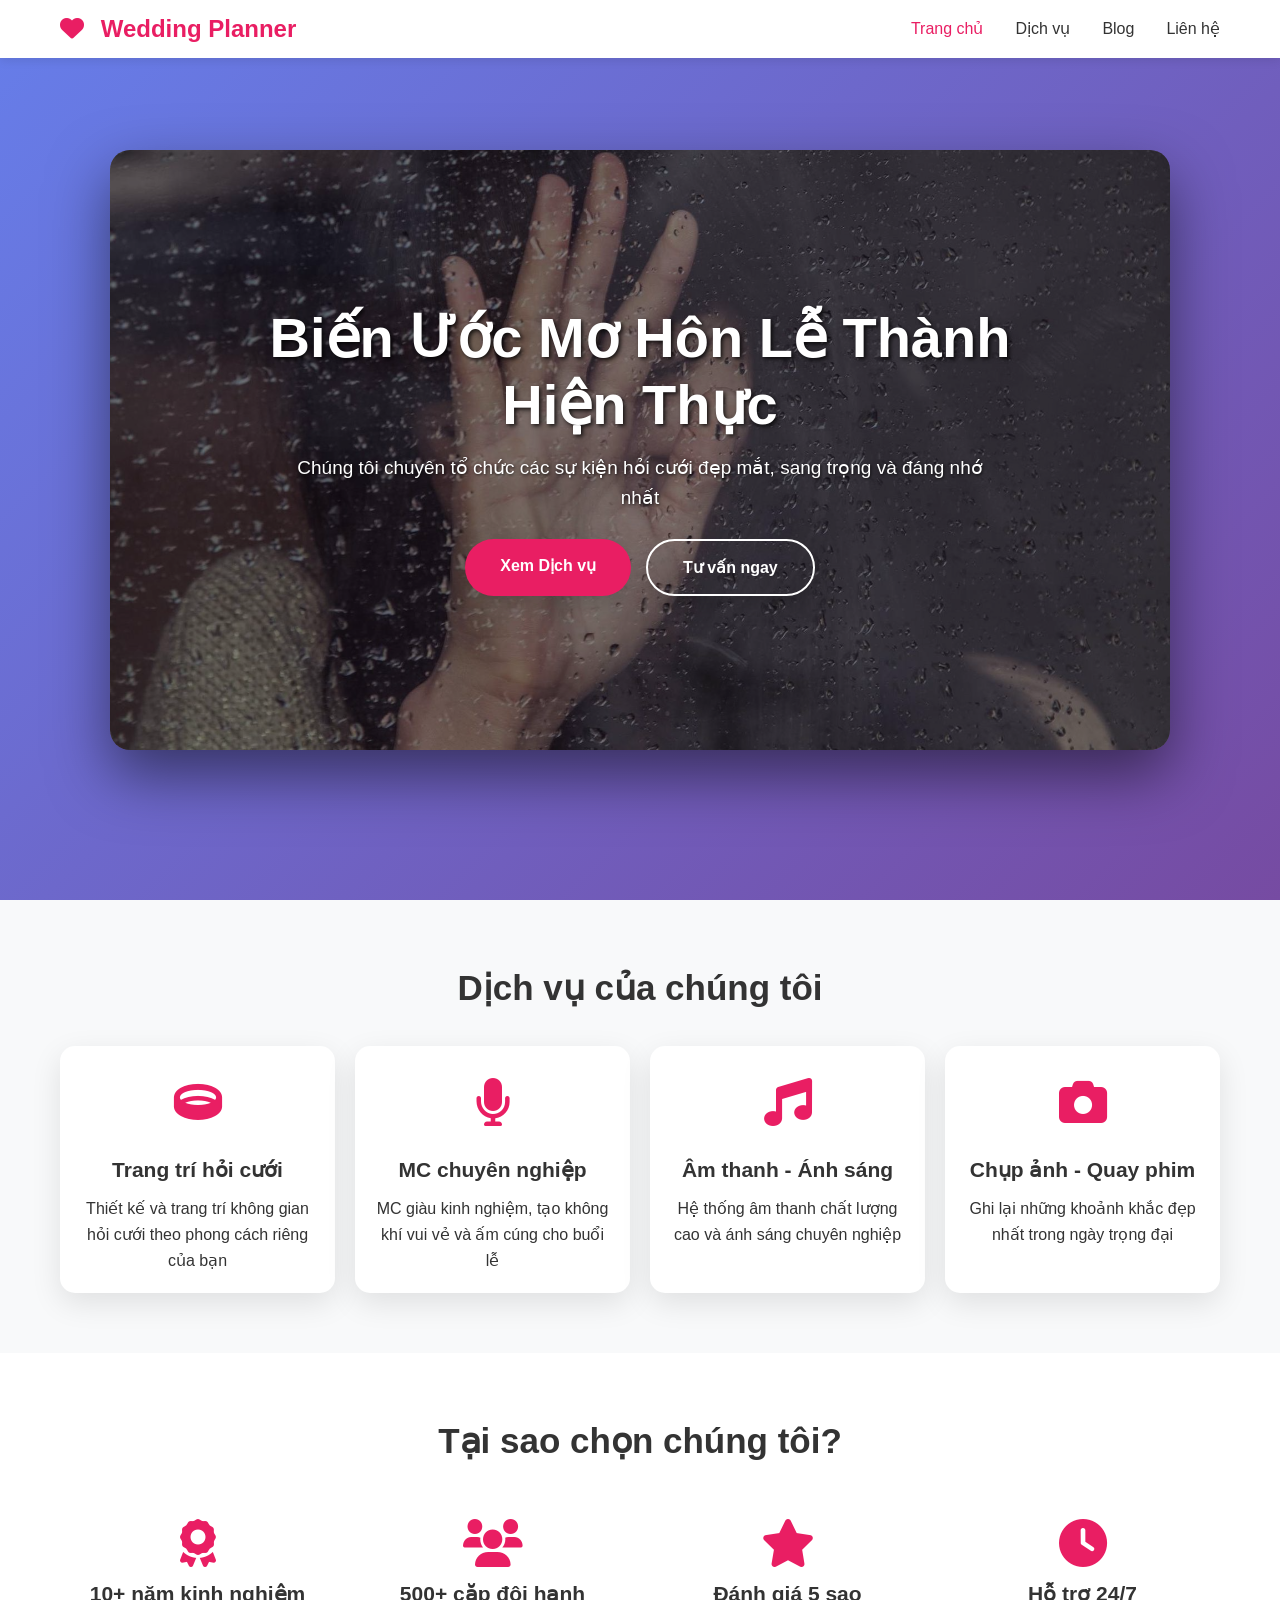
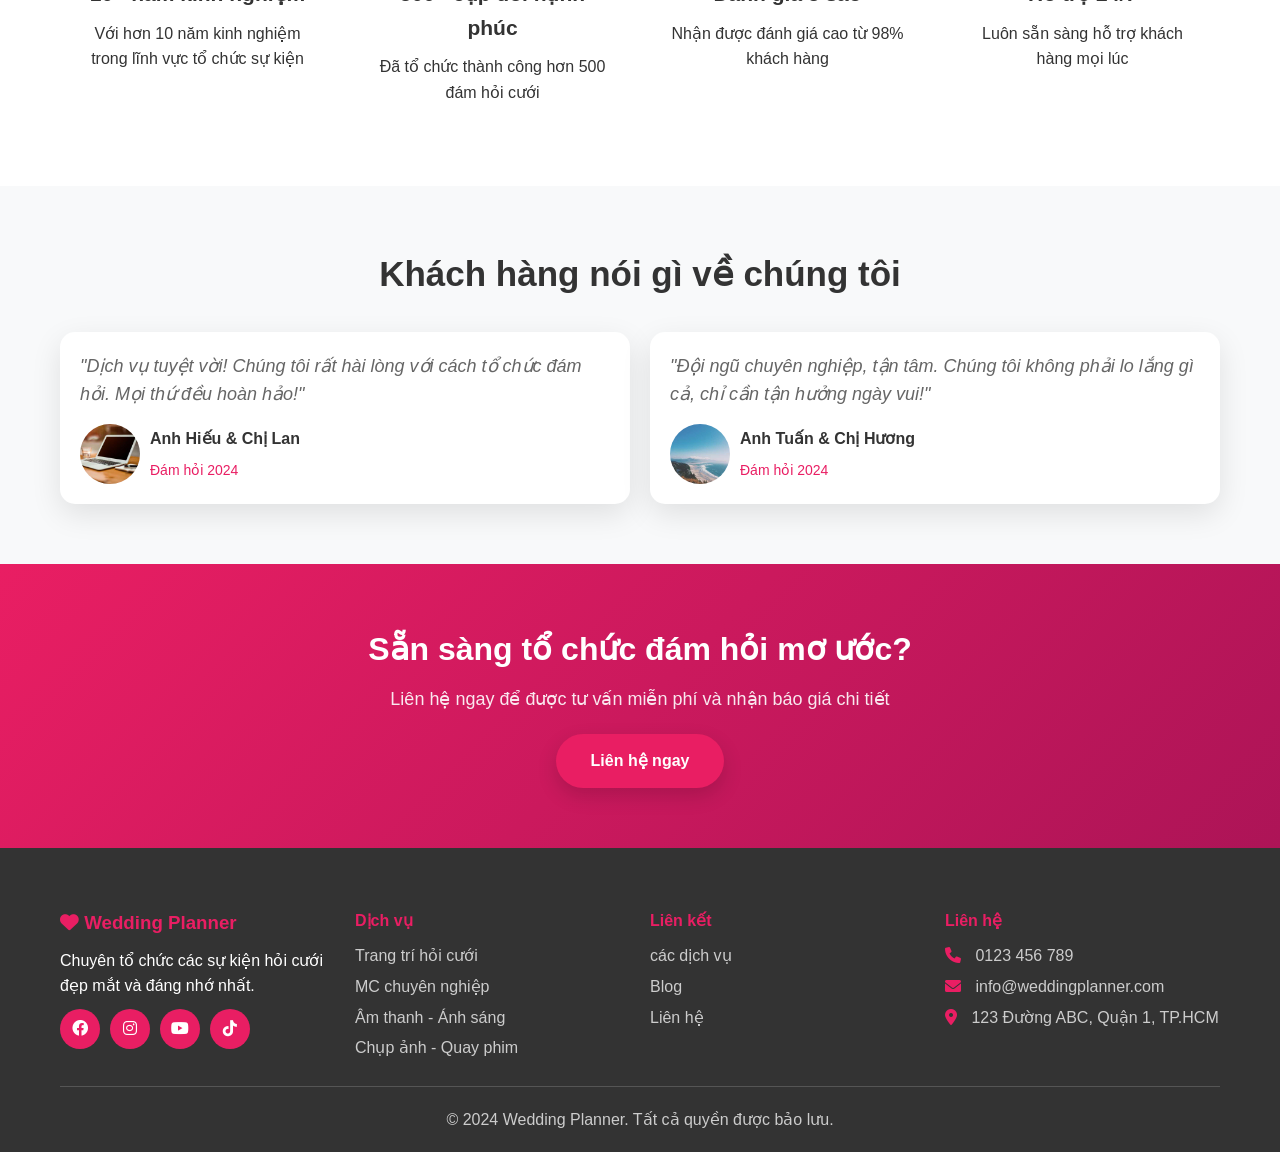
==== commit d9754d1e: "haile" ====
--- a/index.html
+++ b/index.html
@@ -5,6 +5,8 @@
     <meta name="viewport" content="width=device-width, initial-scale=1.0" />
     <title>Dịch vụ Hỏi cưới Chuyên nghiệp - Wedding Planner</title>
     <link rel="stylesheet" href="./css/index.css" />
+    <link rel="stylesheet" href="./css/base.css" />
+    <link rel="stylesheet" href="./css/Responsive.css" />
     <link
       href="https://cdnjs.cloudflare.com/ajax/libs/font-awesome/6.0.0/css/all.min.css"
       rel="stylesheet"
--- a/css/index.css
+++ b/css/index.css
@@ -1,238 +1,3 @@
-/* =================================================== */
-/* 1. Base, Header, Nav, Buttons, Containers (Dùng chung) */
-/* =================================================== */
-* {
-  margin: 0;
-  padding: 0;
-  box-sizing: border-box;
-}
-html {
-  font-size: 100%; /* 1rem = 16px */
-  scroll-behavior: smooth;
-}
-body {
-  font-family: "Segoe UI", Tahoma, Geneva, Verdana, sans-serif;
-  line-height: 1.6;
-  color: #333;
-  overflow-x: hidden;
-}
-.container {
-  max-width: 1200px;
-  margin: 0 auto;
-  padding: 0 20px;
-}
-.btn {
-  padding: 14px 35px; /* SỬA: Giảm padding một chút */
-  border: none;
-  border-radius: 50px;
-  text-decoration: none;
-  font-weight: 600;
-  transition: all 0.3s ease;
-  display: inline-block;
-  font-size: 1rem; /* SỬA: Dùng 1rem (16px) làm chuẩn */
-  box-shadow: 0 8px 20px rgba(0, 0, 0, 0.15);
-}
-.btn-primary {
-  background: #e91e63;
-  color: #fff;
-}
-.btn-primary:hover {
-  background: #c2185b;
-  transform: translateY(-3px) scale(1.02);
-  box-shadow: 0 12px 25px rgba(0, 0, 0, 0.25);
-}
-.btn-secondary {
-  background: transparent;
-  color: #fff;
-  border: 2px solid #fff;
-}
-.btn-secondary:hover {
-  background: #fff;
-  color: #667eea;
-  transform: translateY(-3px) scale(1.02);
-  box-shadow: 0 12px 25px rgba(0, 0, 0, 0.25);
-}
-.btn-outline {
-  background: transparent;
-  color: #e91e63;
-  border: 2px solid #e91e63;
-}
-.btn-outline:hover {
-  background: #e91e63;
-  color: #fff;
-}
-.page-header {
-  background: linear-gradient(135deg, #667eea 0%, #764ba2 100%);
-  color: #fff;
-  padding: 100px 0 60px; /* SỬA: Giảm padding */
-  text-align: center;
-}
-.page-header h1 {
-  font-size: 2.8rem; /* SỬA: Giảm font size */
-  margin-bottom: 1rem;
-}
-.page-header p {
-  font-size: 1.1rem; /* SỬA: Giảm font size */
-  opacity: 0.9;
-}
-.section-title {
-  text-align: center;
-  font-size: 2.2rem; /* SỬA: Giảm font size */
-  margin-bottom: 3rem;
-  color: #333;
-}
-.header {
-  background: #fff;
-  box-shadow: 0 2px 10px rgba(0, 0, 0, 0.1);
-  position: fixed;
-  width: 100%;
-  top: 0;
-  z-index: 1000;
-}
-.navbar {
-  padding: 1rem 0;
-}
-.nav-container {
-  max-width: 1200px;
-  margin: 0 auto;
-  padding: 0 20px;
-  display: flex;
-  justify-content: space-between;
-  align-items: center;
-}
-.nav-logo h2 {
-  color: #e91e63;
-  font-size: 1.5rem; /* SỬA: Giảm font size */
-}
-.nav-logo i {
-  margin-right: 10px;
-}
-.nav-menu {
-  display: flex;
-  list-style: none;
-  gap: 2rem;
-}
-.nav-link {
-  text-decoration: none;
-  color: #333;
-  font-weight: 500;
-  transition: color 0.3s;
-}
-.nav-link:hover,
-.nav-link.active {
-  color: #e91e63;
-}
-.hamburger {
-  display: none;
-  flex-direction: column;
-  cursor: pointer;
-}
-.bar {
-  width: 25px;
-  height: 3px;
-  background: #333;
-  margin: 3px 0;
-  transition: 0.3s;
-}
-
-/* =================================================== */
-/* 2. Footer & CTA (Dùng chung)                        */
-/* =================================================== */
-.cta {
-  background: linear-gradient(135deg, #e91e63 0%, #ad1457 100%);
-  color: #fff;
-  padding: 60px 0; /* SỬA: Giảm padding */
-  text-align: center;
-}
-.cta-content h2 {
-  font-size: 2rem; /* SỬA: Giảm font size */
-  margin-bottom: 1rem;
-}
-.cta-content p {
-  font-size: 1.1rem; /* SỬA: Giảm font size */
-  margin-bottom: 2rem;
-  opacity: 0.9;
-}
-.cta-buttons {
-  display: flex;
-  gap: 1rem;
-  justify-content: center;
-  flex-wrap: wrap;
-}
-.footer {
-  background: #333;
-  color: #fff;
-  padding: 60px 0 20px;
-}
-.footer-content {
-  display: grid;
-  grid-template-columns: repeat(auto-fit, minmax(250px, 1fr));
-  gap: 2rem;
-  margin-bottom: 2rem;
-}
-.footer-section h3,
-.footer-section h4 {
-  margin-bottom: 1rem;
-  color: #e91e63;
-}
-.footer-section ul {
-  list-style: none;
-}
-.footer-section ul li {
-  margin-bottom: 0.5rem;
-}
-.footer-section ul li a {
-  color: #ccc;
-  text-decoration: none;
-  transition: color 0.3s;
-}
-.footer-section ul li a:hover {
-  color: #e91e63;
-}
-.social-links {
-  display: flex;
-  gap: 1rem;
-  margin-top: 1rem;
-}
-.social-links a {
-  display: inline-block;
-  width: 40px;
-  height: 40px;
-  background: #e91e63;
-  color: #fff;
-  text-align: center;
-  line-height: 40px;
-  border-radius: 50%;
-  transition: background 0.3s;
-}
-.social-links a:hover {
-  background: #ad1457;
-}
-.footer .contact-info p {
-  margin-bottom: 0.5rem;
-  color: #ccc;
-  background: transparent;
-  padding: 0;
-  border: none;
-  box-shadow: none;
-}
-.footer .contact-info i {
-  margin-right: 10px;
-  color: #e91e63;
-}
-.footer .contact-info {
-  background: transparent !important;
-  padding: 0 !important;
-  box-shadow: none !important;
-  border: none !important;
-}
-.footer-bottom {
-  text-align: center;
-  padding-top: 2rem;
-  border-top: 1px solid #555;
-  color: #ccc;
-}
-
 /* =================================================== */
 /* 3. Trang chủ (index.html)                           */
 /* =================================================== */
@@ -293,14 +58,14 @@
   max-width: 80%;
 }
 .hero h1 {
-  font-size: 3.5rem; /* SỬA: Giảm font size */
+  font-size: 5.6rem; /* SỬA: 56px */
   margin-bottom: 1.5rem;
   line-height: 1.2;
   text-shadow: 2px 2px 4px rgba(0, 0, 0, 0.8);
   font-weight: 700;
 }
 .hero p {
-  font-size: 1.2rem; /* SỬA: Giảm font size */
+  font-size: 1.9rem; /* SỬA: 19px */
   max-width: 700px;
   margin-bottom: 2.5rem;
   text-shadow: 1px 1px 3px rgba(0, 0, 0, 0.7);
@@ -312,7 +77,7 @@
   justify-content: center;
 }
 .services-preview {
-  padding: 60px 0; /* SỬA: Giảm padding */
+  padding: 60px 0;
   background: #f8f9fa;
 }
 .services-grid {
@@ -332,17 +97,17 @@
   transform: translateY(-10px);
 }
 .service-icon {
-  font-size: 3rem;
+  font-size: 4.8rem; /* SỬA: 48px */
   color: #e91e63;
   margin-bottom: 1rem;
 }
 .service-card h3 {
-  font-size: 1.3rem; /* SỬA: Giảm font size */
+  font-size: 2.1rem; /* SỬA: 21px */
   margin-bottom: 1rem;
   color: #333;
 }
 .why-choose {
-  padding: 60px 0; /* SỬA: Giảm padding */
+  padding: 60px 0;
 }
 .features-grid {
   display: grid;
@@ -354,25 +119,22 @@
   padding: 2rem;
 }
 .feature i {
-  font-size: 3rem;
+  font-size: 4.8rem; /* SỬA: 48px */
   color: #e91e63;
   margin-bottom: 1rem;
 }
 .feature h3 {
-  font-size: 1.3rem; /* SỬA: Giảm font size */
+  font-size: 2.1rem; /* SỬA: 21px */
   margin-bottom: 1rem;
   color: #333;
 }
 .testimonials {
-  padding: 60px 0; /* SỬA: Giảm padding */
+  padding: 60px 0;
   background: #f8f9fa;
 }
 .testimonials-grid {
   display: grid;
-  grid-template-columns: repeat(
-    auto-fit,
-    minmax(350px, 1fr)
-  ); /* SỬA: Giảm minmax */
+  grid-template-columns: repeat(auto-fit, minmax(350px, 1fr));
   gap: 2rem;
 }
 .testimonial {
@@ -383,7 +145,7 @@
 }
 .testimonial-content p {
   font-style: italic;
-  font-size: 1.1rem;
+  font-size: 1.8rem; /* SỬA: 18px */
   margin-bottom: 1.5rem;
   color: #666;
 }
@@ -404,185 +166,5 @@
 }
 .author-info span {
   color: #e91e63;
-  font-size: 0.9rem;
+  font-size: 1.4rem; /* SỬA: 14px */
 }
-/* =================================================== */
-/* 7. Responsive (Chung cho tất cả)                    */
-/* =================================================== */
-@media (max-width: 1024px) {
-  .hero-content-wrapper {
-    width: calc(100% - 160px);
-    min-height: 450px;
-  }
-  .hero h1 {
-    font-size: 3rem;
-  }
-  .hero p {
-    font-size: 1.1rem;
-  }
-  .btn {
-    padding: 14px 35px;
-    font-size: 1rem;
-  }
-}
-
-@media (max-width: 768px) {
-  /* SỬA: Giảm font-size các tiêu đề cho Tablet */
-  .section-title {
-    font-size: 1.8rem;
-    margin-bottom: 2rem;
-  }
-  .page-header h1 {
-    font-size: 2.2rem;
-  }
-  .page-header p {
-    font-size: 1rem;
-  }
-  .cta-content h2 {
-    font-size: 1.8rem;
-  }
-  .cta-content p {
-    font-size: 1rem;
-  }
-  /* SỬA: Menu "lớn quá" - giảm padding và margin */
-  .hamburger {
-    display: flex;
-  }
-  .nav-menu {
-    position: fixed;
-    left: -100%;
-    top: 61px; /* SỬA: Giảm top (phải khớp chiều cao header) */
-    flex-direction: column;
-    background: #fff;
-    width: 100%;
-    height: calc(100vh - 61px); /* SỬA: Chiều cao 100% */
-    text-align: center;
-    transition: 0.3s;
-    box-shadow: 0 10px 27px rgba(0, 0, 0, 0.05);
-    padding: 1rem 0; /* SỬA: Giảm padding */
-  }
-  .nav-menu.active {
-    left: 0;
-  }
-  .nav-menu .nav-item {
-    margin: 0.5rem 0; /* SỬA: Giảm margin */
-  }
-  .nav-link {
-    font-size: 1.1rem; /* SỬA: Tăng nhẹ font chữ menu */
-    padding: 0.5rem;
-  }
-
-  /* SỬA: Responsive cho các section */
-  .hero-content-wrapper {
-    width: calc(100% - 80px);
-    min-height: 350px;
-    aspect-ratio: auto;
-  }
-  .hero h1 {
-    font-size: 2.2rem; /* SỬA: Giảm font size */
-    margin-bottom: 1rem;
-  }
-  .hero p {
-    font-size: 1rem; /* SỬA: Giảm font size */
-    margin-bottom: 2rem;
-  }
-  .btn {
-    padding: 12px 30px;
-    font-size: 0.9rem;
-  }
-
-  .service-item,
-  .service-item.reverse {
-    flex-direction: column;
-  }
-  .service-content h2 {
-    font-size: 1.8rem;
-  }
-
-  .featured-content {
-    flex-direction: column;
-    gap: 1.5rem;
-  }
-  .featured-text h2 {
-    font-size: 1.5rem;
-  }
-  .newsletter-content {
-    flex-direction: column;
-  }
-  .newsletter-form {
-    flex-direction: column;
-    width: 100%;
-  }
-
-  .contact-content {
-    grid-template-columns: 1fr;
-  }
-  .form-row {
-    grid-template-columns: 1fr;
-  }
-}
-
-@media (max-width: 480px) {
-  /* SỬA: Thêm "bảo bối" thu nhỏ mọi thứ */
-  html {
-    font-size: 87.5%; /* 1rem = 14px. Thu nhỏ mọi thứ 1 cách tỷ lệ */
-  }
-  .container {
-    padding: 0 15px;
-  }
-
-  /* SỬA: Giảm padding section cho Mobile */
-  .services-preview,
-  .why-choose,
-  .testimonials,
-  .services-detail,
-  .pricing-packages,
-  .process-section,
-  .featured-article,
-  .blog-grid,
-  .newsletter,
-  .contact-info,
-  .contact-form-map,
-  .faq-section,
-  .social-media,
-  .cta {
-    padding: 40px 0;
-  }
-
-  .hero {
-    padding: 20px 15px;
-  }
-  .hero-content-wrapper {
-    width: calc(100% - 40px);
-    min-height: 280px;
-    border-radius: 15px;
-  }
-  .hero-content {
-    padding: 20px;
-  }
-  .hero h1 {
-    font-size: 1.8rem; /* SỬA: Giảm font size */
-  }
-  .hero p {
-    font-size: 0.95rem;
-  }
-  .btn {
-    padding: 10px 25px;
-    font-size: 0.9rem;
-  }
-  .hero-buttons {
-    flex-direction: column;
-  }
-  .testimonials-grid {
-    grid-template-columns: 1fr; /* SỬA: 1 cột */
-  }
-  .package-card {
-    padding: 1.5rem;
-  }
-  .package-card.featured {
-    transform: scale(1); /* SỬA: Bỏ zoom trên mobile */
-  }
-  .blog-posts {
-    grid-template-columns: 1fr; /* SỬA: 1 cột */
-  }
-}
--- a/css/base.css
+++ b/css/base.css
@@ -0,0 +1,237 @@
+/* =================================================== */
+/* 1. Base, Header, Nav, Buttons, Containers (Dùng chung) */
+/* =================================================== */
+* {
+  margin: 0;
+  padding: 0;
+  box-sizing: border-box;
+}
+html {
+  /* SỬA: Đặt 1rem = 10px (62.5% của 16px) */
+  font-size: 62.5%;
+  scroll-behavior: smooth;
+}
+body {
+  font-family: "Segoe UI", Tahoma, Geneva, Verdana, sans-serif;
+  line-height: 1.6;
+  color: #333;
+  overflow-x: hidden;
+  /* SỬA: Đặt font-size chuẩn (16px) cho body */
+  font-size: 1.6rem;
+}
+.container {
+  max-width: 1200px;
+  margin: 0 auto;
+  padding: 0 20px;
+}
+.btn {
+  padding: 14px 35px;
+  border: none;
+  border-radius: 50px;
+  text-decoration: none;
+  font-weight: 600;
+  transition: all 0.3s ease;
+  display: inline-block;
+  font-size: 1.6rem; /* SỬA: 16px */
+  box-shadow: 0 8px 20px rgba(0, 0, 0, 0.15);
+}
+.btn-primary {
+  background: #e91e63;
+  color: #fff;
+}
+.btn-primary:hover {
+  background: #c2185b;
+  transform: translateY(-3px) scale(1.02);
+  box-shadow: 0 12px 25px rgba(0, 0, 0, 0.25);
+}
+.btn-secondary {
+  background: transparent;
+  color: #fff;
+  border: 2px solid #fff;
+}
+.btn-secondary:hover {
+  background: #fff;
+  color: #667eea;
+  transform: translateY(-3px) scale(1.02);
+  box-shadow: 0 12px 25px rgba(0, 0, 0, 0.25);
+}
+.btn-outline {
+  background: transparent;
+  color: #e91e63;
+  border: 2px solid #e91e63;
+}
+.btn-outline:hover {
+  background: #e91e63;
+  color: #fff;
+}
+.page-header {
+  background: linear-gradient(135deg, #667eea 0%, #764ba2 100%);
+  color: #fff;
+  padding: 100px 0 60px;
+  text-align: center;
+}
+.page-header h1 {
+  font-size: 4.5rem; /* SỬA: 45px */
+  margin-bottom: 1rem;
+}
+.page-header p {
+  font-size: 1.8rem; /* SỬA: 18px */
+  opacity: 0.9;
+}
+.section-title {
+  text-align: center;
+  font-size: 3.5rem; /* SỬA: 35px */
+  margin-bottom: 3rem;
+  color: #333;
+}
+.header {
+  background: #fff;
+  box-shadow: 0 2px 10px rgba(0, 0, 0, 0.1);
+  position: fixed;
+  width: 100%;
+  top: 0;
+  z-index: 1000;
+}
+.navbar {
+  padding: 1rem 0;
+}
+.nav-container {
+  max-width: 1200px;
+  margin: 0 auto;
+  padding: 0 20px;
+  display: flex;
+  justify-content: space-between;
+  align-items: center;
+}
+.nav-logo h2 {
+  color: #e91e63;
+  font-size: 2.4rem; /* SỬA: 24px */
+}
+.nav-logo i {
+  margin-right: 10px;
+}
+.nav-menu {
+  display: flex;
+  list-style: none;
+  gap: 3.2rem; /* SỬA: 32px */
+}
+.nav-link {
+  text-decoration: none;
+  color: #333;
+  font-weight: 500;
+  transition: color 0.3s;
+}
+.nav-link:hover,
+.nav-link.active {
+  color: #e91e63;
+}
+.hamburger {
+  display: none;
+  flex-direction: column;
+  cursor: pointer;
+}
+.bar {
+  width: 25px;
+  height: 3px;
+  background: #333;
+  margin: 3px 0;
+  transition: 0.3s;
+}
+
+/* =================================================== */
+/* 2. Footer & CTA (Dùng chung)                        */
+/* =================================================== */
+.cta {
+  background: linear-gradient(135deg, #e91e63 0%, #ad1457 100%);
+  color: #fff;
+  padding: 60px 0;
+  text-align: center;
+}
+.cta-content h2 {
+  font-size: 3.2rem; /* SỬA: 32px */
+  margin-bottom: 1rem;
+}
+.cta-content p {
+  font-size: 1.8rem; /* SỬA: 18px */
+  margin-bottom: 2rem;
+  opacity: 0.9;
+}
+.cta-buttons {
+  display: flex;
+  gap: 1rem;
+  justify-content: center;
+  flex-wrap: wrap;
+}
+.footer {
+  background: #333;
+  color: #fff;
+  padding: 60px 0 20px;
+}
+.footer-content {
+  display: grid;
+  grid-template-columns: repeat(auto-fit, minmax(250px, 1fr));
+  gap: 2rem;
+  margin-bottom: 2rem;
+}
+.footer-section h3,
+.footer-section h4 {
+  margin-bottom: 1rem;
+  color: #e91e63;
+}
+.footer-section ul {
+  list-style: none;
+}
+.footer-section ul li {
+  margin-bottom: 0.5rem;
+}
+.footer-section ul li a {
+  color: #ccc;
+  text-decoration: none;
+  transition: color 0.3s;
+}
+.footer-section ul li a:hover {
+  color: #e91e63;
+}
+.social-links {
+  display: flex;
+  gap: 1rem;
+  margin-top: 1rem;
+}
+.social-links a {
+  display: inline-block;
+  width: 40px;
+  height: 40px;
+  background: #e91e63;
+  color: #fff;
+  text-align: center;
+  line-height: 40px;
+  border-radius: 50%;
+  transition: background 0.3s;
+}
+.social-links a:hover {
+  background: #ad1457;
+}
+.footer .contact-info p {
+  margin-bottom: 0.5rem;
+  color: #ccc;
+  background: transparent;
+  padding: 0;
+  border: none;
+  box-shadow: none;
+}
+.footer .contact-info i {
+  margin-right: 10px;
+  color: #e91e63;
+}
+.footer .contact-info {
+  background: transparent !important;
+  padding: 0 !important;
+  box-shadow: none !important;
+  border: none !important;
+}
+.footer-bottom {
+  text-align: center;
+  padding-top: 2rem;
+  border-top: 1px solid #555;
+  color: #ccc;
+}
--- a/css/Responsive.css
+++ b/css/Responsive.css
@@ -0,0 +1,171 @@
+/* =================================================== */
+/* 7. Responsive (Chung cho tất cả)                    */
+/* =================================================== */
+@media (max-width: 1024px) {
+  .hero-content-wrapper {
+    width: calc(100% - 160px);
+    min-height: 450px;
+  }
+  .hero h1 {
+    font-size: 4.8rem; /* SỬA: 48px */
+  }
+  .hero p {
+    font-size: 1.8rem; /* SỬA: 18px */
+  }
+  .btn {
+    padding: 14px 35px;
+    font-size: 1.6rem; /* SỬA: 16px */
+  }
+}
+
+@media (max-width: 768px) {
+  .section-title {
+    font-size: 2.9rem; /* SỬA: 29px */
+    margin-bottom: 2rem;
+  }
+  .page-header h1 {
+    font-size: 3.5rem; /* SỬA: 35px */
+  }
+  .page-header p {
+    font-size: 1.6rem; /* SỬA: 16px */
+  }
+  .cta-content h2 {
+    font-size: 2.9rem; /* SỬA: 29px */
+  }
+  .cta-content p {
+    font-size: 1.6rem; /* SỬA: 16px */
+  }
+  .hamburger {
+    display: flex;
+  }
+  .nav-menu {
+    position: fixed;
+    left: -100%;
+    /* SỬA: 64px (chiều cao .navbar) */
+    top: 64px;
+    flex-direction: column;
+    background: #fff;
+    width: 100%;
+    height: calc(100vh - 64px);
+    text-align: center;
+    transition: 0.3s;
+    box-shadow: 0 10px 27px rgba(0, 0, 0, 0.05);
+    padding: 1rem 0;
+  }
+  .nav-menu.active {
+    left: 0;
+  }
+  .nav-menu .nav-item {
+    margin: 0.5rem 0;
+  }
+  .nav-link {
+    font-size: 1.8rem; /* SỬA: 18px */
+    padding: 0.5rem;
+  }
+  .hero-content-wrapper {
+    width: calc(100% - 80px);
+    min-height: 350px;
+    aspect-ratio: auto;
+  }
+  .hero h1 {
+    font-size: 3.5rem; /* SỬA: 35px */
+    margin-bottom: 1rem;
+  }
+  .hero p {
+    font-size: 1.6rem; /* SỬA: 16px */
+    margin-bottom: 2rem;
+  }
+  .btn {
+    padding: 12px 30px;
+    font-size: 1.4rem; /* SỬA: 14px */
+  }
+  .service-item,
+  .service-item.reverse {
+    flex-direction: column;
+  }
+  .service-content h2 {
+    font-size: 2.9rem; /* SỬA: 29px */
+  }
+  .featured-content {
+    flex-direction: column;
+    gap: 1.5rem;
+  }
+  .featured-text h2 {
+    font-size: 2.4rem; /* SỬA: 24px */
+  }
+  .newsletter-content {
+    flex-direction: column;
+  }
+  .newsletter-form {
+    flex-direction: column;
+    width: 100%;
+  }
+  .contact-content {
+    grid-template-columns: 1fr;
+  }
+  .form-row {
+    grid-template-columns: 1fr;
+  }
+}
+
+@media (max-width: 480px) {
+  html {
+    /* SỬA: Thu nhỏ base font xuống 1rem = 8.75px */
+    font-size: 54.6875%; /* 62.5% * 0.875 */
+  }
+  .container {
+    padding: 0 15px;
+  }
+  .services-preview,
+  .why-choose,
+  .testimonials,
+  .services-detail,
+  .pricing-packages,
+  .process-section,
+  .featured-article,
+  .blog-grid,
+  .newsletter,
+  .contact-info,
+  .contact-form-map,
+  .faq-section,
+  .social-media,
+  .cta {
+    padding: 40px 0;
+  }
+  .hero {
+    padding: 20px 15px;
+  }
+  .hero-content-wrapper {
+    width: calc(100% - 40px);
+    min-height: 280px;
+    border-radius: 15px;
+  }
+  .hero-content {
+    padding: 20px;
+  }
+  .hero h1 {
+    font-size: 2.9rem; /* SỬA: ~25px */
+  }
+  .hero p {
+    font-size: 1.5rem; /* SỬA: ~13px */
+  }
+  .btn {
+    padding: 10px 25px;
+    font-size: 1.4rem; /* SỬA: ~12px */
+  }
+  .hero-buttons {
+    flex-direction: column;
+  }
+  .testimonials-grid {
+    grid-template-columns: 1fr;
+  }
+  .package-card {
+    padding: 1.5rem;
+  }
+  .package-card.featured {
+    transform: scale(1);
+  }
+  .blog-posts {
+    grid-template-columns: 1fr;
+  }
+}
